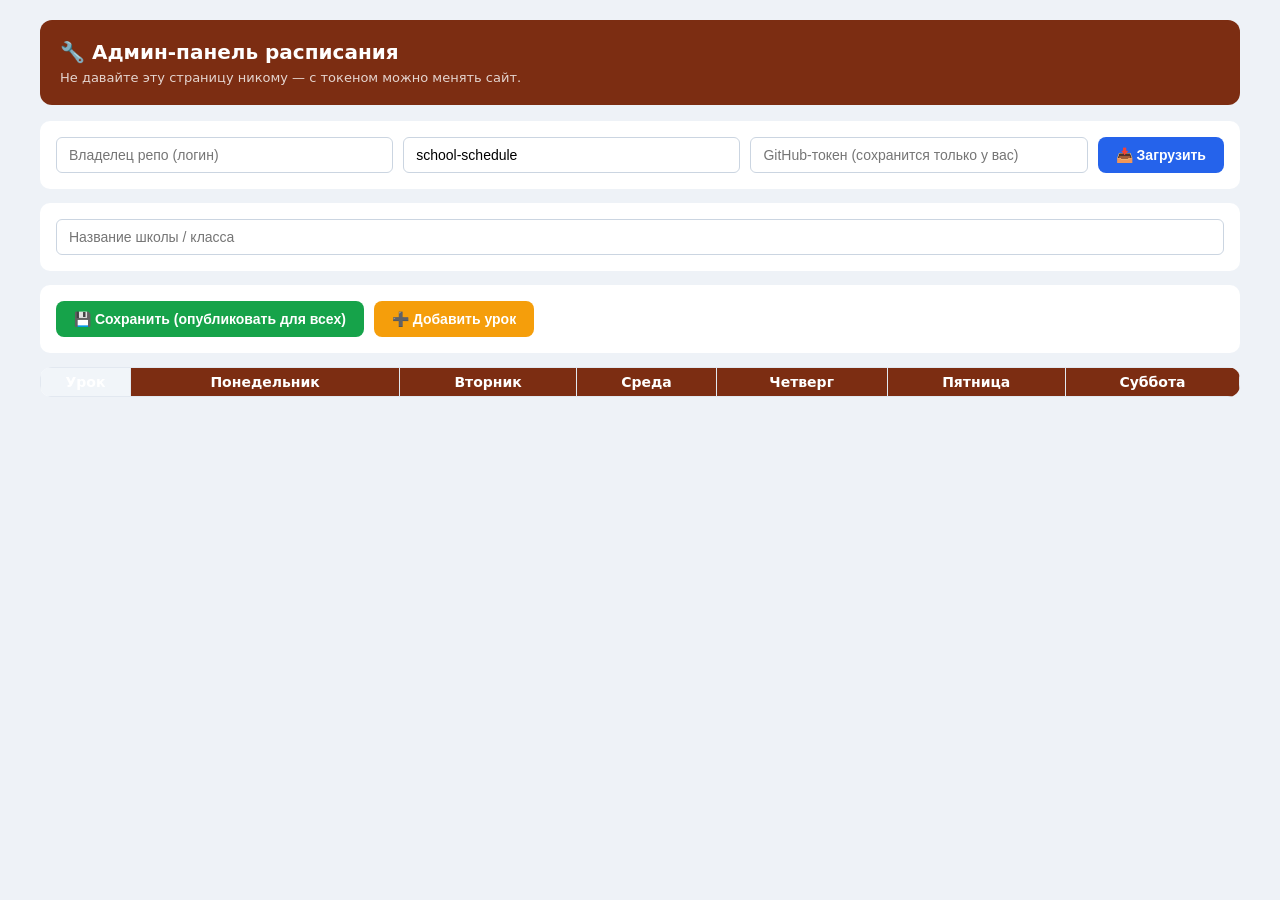
==== admin.html @ 686fb5ea "Add files via upload" ====
<!DOCTYPE html>
<html lang="ru">
<head>
<meta charset="UTF-8">
<meta name="viewport" content="width=device-width, initial-scale=1.0">
<title>Админ — Расписание</title>
<style>
  * { box-sizing: border-box; margin: 0; padding: 0; }
  body { font-family: system-ui, Arial, sans-serif; background: #eef2f7; padding: 20px; }
  .wrap { max-width: 1200px; margin: 0 auto; }
  header {
    background: #7c2d12; color: #fff; padding: 20px;
    border-radius: 12px; margin-bottom: 16px;
  }
  header h1 { font-size: 20px; }
  .panel {
    background: #fff; padding: 16px; border-radius: 10px;
    margin-bottom: 14px; display: flex; flex-wrap: wrap; gap: 10px;
  }
  .panel input[type=text], .panel input[type=password] {
    padding: 9px 12px; border: 1px solid #cbd5e1; border-radius: 6px;
    font-size: 14px; flex: 1; min-width: 200px;
  }
  button {
    padding: 10px 18px; border: none; border-radius: 8px;
    cursor: pointer; font-weight: 600; font-size: 14px;
  }
  .btn-load { background: #2563eb; color: #fff; }
  .btn-save { background: #16a34a; color: #fff; }
  .btn-add { background: #f59e0b; color: #fff; }
  .btn-del { background: #dc2626; color: #fff; }
  button:hover { opacity: 0.88; }
  table {
    width: 100%; border-collapse: collapse; background: #fff;
    border-radius: 12px; overflow: hidden;
  }
  th, td { border: 1px solid #e2e8f0; padding: 6px; text-align: center; font-size: 14px; }
  th { background: #7c2d12; color: #fff; }
  th.lesson-num, td.lesson-num { background: #f1f5f9; font-weight: 700; width: 90px; }
  td.cell { height: 50px; outline: none; cursor: text; }
  td.cell:focus { background: #dbeafe; box-shadow: inset 0 0 0 2px #2563eb; }
  .msg { padding: 10px 14px; border-radius: 8px; margin-bottom: 12px; font-size: 14px; display: none; }
  .msg.ok { background: #dcfce7; color: #166534; display: block; }
  .msg.err { background: #fee2e2; color: #991b1b; display: block; }
</style>
</head>
<body>
<div class="wrap">

  <header>
    <h1>🔧 Админ-панель расписания</h1>
    <p style="opacity:0.8;font-size:13px;margin-top:6px;">
      Не давайте эту страницу никому — с токеном можно менять сайт.
    </p>
  </header>

  <div class="panel">
    <input type="text" id="owner" placeholder="Владелец репо (логин)">
    <input type="text" id="repo" placeholder="Имя репозитория" value="school-schedule">
    <input type="password" id="token" placeholder="GitHub-токен (сохранится только у вас)">
    <button class="btn-load" onclick="load()">📥 Загрузить</button>
  </div>

  <div class="panel">
    <input type="text" id="schoolName" placeholder="Название школы / класса">
  </div>

  <div class="panel">
    <button class="btn-save" onclick="save()">💾 Сохранить (опубликовать для всех)</button>
    <button class="btn-add" onclick="addRow()">➕ Добавить урок</button>
  </div>

  <div id="msg" class="msg"></div>

  <table>
    <thead>
      <tr>
        <th class="lesson-num">Урок</th>
        <th>Понедельник</th>
        <th>Вторник</th>
        <th>Среда</th>
        <th>Четверг</th>
        <th>Пятница</th>
        <th>Суббота</th>
      </tr>
    </thead>
    <tbody id="tbody"></tbody>
  </table>

</div>

<script>
const DAYS = 6;
const LS_KEY = 'admin_creds_v1';

// Подставить сохранённые логин/репо/токен
window.addEventListener('DOMContentLoaded', () => {
  const c = JSON.parse(localStorage.getItem(LS_KEY) || '{}');
  document.getElementById('owner').value = c.owner || '';
  document.getElementById('repo').value = c.repo || 'school-schedule';
  document.getElementById('token').value = c.token || '';
});

function creds() {
  const owner = document.getElementById('owner').value.trim();
  const repo = document.getElementById('repo').value.trim();
  const token = document.getElementById('token').value.trim();
  if (!owner || !repo || !token) {
    showMsg('Заполните владельца, репозиторий и токен.', 'err');
    return null;
  }
  localStorage.setItem(LS_KEY, JSON.stringify({ owner, repo, token }));
  return { owner, repo, token };
}

function apiUrl(c) {
  return `https://api.github.com/repos/${c.owner}/${c.repo}/contents/data.json`;
}

function showMsg(text, type) {
  const m = document.getElementById('msg');
  m.textContent = text;
  m.className = 'msg ' + type;
  setTimeout(() => { m.className = 'msg'; }, 4000);
}

let sha = null;

async function load() {
  const c = creds();
  if (!c) return;

  try {
    const res = await fetch(apiUrl(c) + '?t=' + Date.now(), {
      headers: { 'Authorization': 'token ' + c.token, 'Accept': 'application/vnd.github+json' }
    });
    if (!res.ok) throw new Error('HTTP ' + res.status);
    const json = await res.json();

    const content = JSON.parse(
      decodeURIComponent(escape(atob(json.content.replace(/\n/g, ''))))
    );
    sha = json.sha;

    document.getElementById('schoolName').value = content.school || '';
    buildTable(content.grid.length || 7);
    const rows = document.querySelectorAll('#tbody tr');
    content.grid.forEach((row, r) => {
      row.forEach((val, d) => {
        const td = rows[r]?.querySelector(`td[data-day="${d}"]`);
        if (td) td.textContent = val;
      });
    });

    showMsg('Загружено из GitHub.', 'ok');
  } catch (e) {
    showMsg('Ошибка загрузки: ' + e.message, 'err');
  }
}

function buildTable(rows) {
  const tbody = document.getElementById('tbody');
  tbody.innerHTML = '';
  for (let r = 0; r < rows; r++) {
    const tr = document.createElement('tr');
    const th = document.createElement('td');
    th.className = 'lesson-num';
    th.textContent = (r + 1) + ' урок';
    tr.appendChild(th);
    for (let d = 0; d < DAYS; d++) {
      const td = document.createElement('td');
      td.className = 'cell';
      td.contentEditable = 'true';
      td.dataset.day = d;
      tr.appendChild(td);
    }
    tbody.appendChild(tr);
  }
}

function addRow() {
  const tbody = document.getElementById('tbody');
  const r = tbody.querySelectorAll('tr').length;
  const tr = document.createElement('tr');
  const th = document.createElement('td');
  th.className = 'lesson-num';
  th.textContent = (r + 1) + ' урок';
  tr.appendChild(th);
  for (let d = 0; d < DAYS; d++) {
    const td = document.createElement('td');
    td.className = 'cell';
    td.contentEditable = 'true';
    td.dataset.day = d;
    tr.appendChild(td);
  }
  tbody.appendChild(tr);
}

async function save() {
  const c = creds();
  if (!c) return;

  const grid = [];
  document.querySelectorAll('#tbody tr').forEach(tr => {
    const row = [];
    tr.querySelectorAll('td.cell').forEach(td => row.push(td.textContent.trim()));
    grid.push(row);
  });

  const payload = {
    school: document.getElementById('schoolName').value,
    grid
  };

  const body = {
    message: 'Обновление расписания ' + new Date().toISOString(),
    content: btoa(unescape(encodeURIComponent(JSON.stringify(payload, null, 2)))),
  };
  if (sha) body.sha = sha;

  try {
    const res = await fetch(apiUrl(c), {
      method: 'PUT',
      headers: {
        'Authorization': 'token ' + c.token,
        'Accept': 'application/vnd.github+json',
        'Content-Type': 'application/json'
      },
      body: JSON.stringify(body)
    });
    if (!res.ok) {
      const err = await res.text();
      throw new Error('HTTP ' + res.status + ': ' + err);
    }
    const json = await res.json();
    sha = json.content.sha;
    showMsg('Сохранено! Все увидят изменения через 1–2 минуты (обновите страницу).', 'ok');
  } catch (e) {
    showMsg('Ошибка сохранения: ' + e.message, 'err');
  }
}
</script>
</body>
</html>
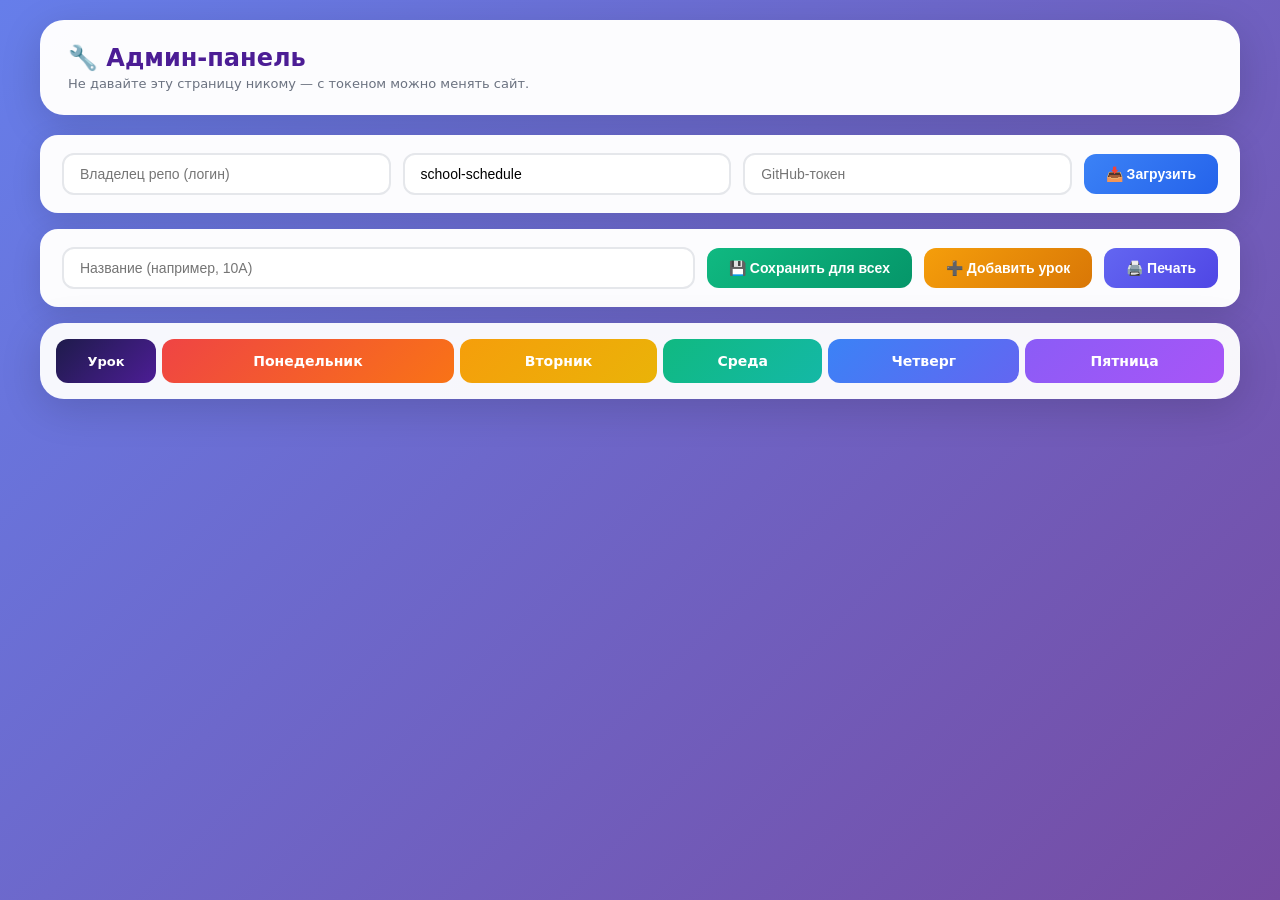
==== commit 7989284a: "Update admin.html" ====
--- a/admin.html
+++ b/admin.html
@@ -4,70 +4,30 @@
 <meta charset="UTF-8">
 <meta name="viewport" content="width=device-width, initial-scale=1.0">
 <title>Админ — Расписание</title>
-<style>
-  * { box-sizing: border-box; margin: 0; padding: 0; }
-  body { font-family: system-ui, Arial, sans-serif; background: #eef2f7; padding: 20px; }
-  .wrap { max-width: 1200px; margin: 0 auto; }
-  header {
-    background: #7c2d12; color: #fff; padding: 20px;
-    border-radius: 12px; margin-bottom: 16px;
-  }
-  header h1 { font-size: 20px; }
-  .panel {
-    background: #fff; padding: 16px; border-radius: 10px;
-    margin-bottom: 14px; display: flex; flex-wrap: wrap; gap: 10px;
-  }
-  .panel input[type=text], .panel input[type=password] {
-    padding: 9px 12px; border: 1px solid #cbd5e1; border-radius: 6px;
-    font-size: 14px; flex: 1; min-width: 200px;
-  }
-  button {
-    padding: 10px 18px; border: none; border-radius: 8px;
-    cursor: pointer; font-weight: 600; font-size: 14px;
-  }
-  .btn-load { background: #2563eb; color: #fff; }
-  .btn-save { background: #16a34a; color: #fff; }
-  .btn-add { background: #f59e0b; color: #fff; }
-  .btn-del { background: #dc2626; color: #fff; }
-  button:hover { opacity: 0.88; }
-  table {
-    width: 100%; border-collapse: collapse; background: #fff;
-    border-radius: 12px; overflow: hidden;
-  }
-  th, td { border: 1px solid #e2e8f0; padding: 6px; text-align: center; font-size: 14px; }
-  th { background: #7c2d12; color: #fff; }
-  th.lesson-num, td.lesson-num { background: #f1f5f9; font-weight: 700; width: 90px; }
-  td.cell { height: 50px; outline: none; cursor: text; }
-  td.cell:focus { background: #dbeafe; box-shadow: inset 0 0 0 2px #2563eb; }
-  .msg { padding: 10px 14px; border-radius: 8px; margin-bottom: 12px; font-size: 14px; display: none; }
-  .msg.ok { background: #dcfce7; color: #166534; display: block; }
-  .msg.err { background: #fee2e2; color: #991b1b; display: block; }
-</style>
+<link rel="stylesheet" href="style.css">
 </head>
 <body>
 <div class="wrap">
 
   <header>
-    <h1>🔧 Админ-панель расписания</h1>
-    <p style="opacity:0.8;font-size:13px;margin-top:6px;">
-      Не давайте эту страницу никому — с токеном можно менять сайт.
-    </p>
+    <div>
+      <h1>🔧 Админ-панель</h1>
+      <p>Не давайте эту страницу никому — с токеном можно менять сайт.</p>
+    </div>
   </header>
 
   <div class="panel">
     <input type="text" id="owner" placeholder="Владелец репо (логин)">
-    <input type="text" id="repo" placeholder="Имя репозитория" value="school-schedule">
-    <input type="password" id="token" placeholder="GitHub-токен (сохранится только у вас)">
-    <button class="btn-load" onclick="load()">📥 Загрузить</button>
+    <input type="text" id="repo"  placeholder="Имя репозитория" value="school-schedule">
+    <input type="password" id="token" placeholder="GitHub-токен">
+    <button class="btn btn-load" onclick="load()">📥 Загрузить</button>
   </div>
 
   <div class="panel">
-    <input type="text" id="schoolName" placeholder="Название школы / класса">
-  </div>
-
-  <div class="panel">
-    <button class="btn-save" onclick="save()">💾 Сохранить (опубликовать для всех)</button>
-    <button class="btn-add" onclick="addRow()">➕ Добавить урок</button>
+    <input type="text" id="schoolName" placeholder="Название (например, 10А)">
+    <button class="btn btn-save"  onclick="save()">💾 Сохранить для всех</button>
+    <button class="btn btn-add"   onclick="addRow()">➕ Добавить урок</button>
+    <button class="btn btn-print" onclick="window.print()">🖨️ Печать</button>
   </div>
 
   <div id="msg" class="msg"></div>
@@ -76,12 +36,11 @@
     <thead>
       <tr>
         <th class="lesson-num">Урок</th>
-        <th>Понедельник</th>
-        <th>Вторник</th>
-        <th>Среда</th>
-        <th>Четверг</th>
-        <th>Пятница</th>
-        <th>Суббота</th>
+        <th class="day-header" data-day="0">Понедельник</th>
+        <th class="day-header" data-day="1">Вторник</th>
+        <th class="day-header" data-day="2">Среда</th>
+        <th class="day-header" data-day="3">Четверг</th>
+        <th class="day-header" data-day="4">Пятница</th>
       </tr>
     </thead>
     <tbody id="tbody"></tbody>
@@ -90,20 +49,21 @@
 </div>
 
 <script>
-const DAYS = 6;
+const DAYS = 5;
 const LS_KEY = 'admin_creds_v1';
-
-// Подставить сохранённые логин/репо/токен
+let sha = null;
+let currentClass = '10А';
+
 window.addEventListener('DOMContentLoaded', () => {
   const c = JSON.parse(localStorage.getItem(LS_KEY) || '{}');
   document.getElementById('owner').value = c.owner || '';
-  document.getElementById('repo').value = c.repo || 'school-schedule';
+  document.getElementById('repo').value  = c.repo  || 'school-schedule';
   document.getElementById('token').value = c.token || '';
 });
 
 function creds() {
   const owner = document.getElementById('owner').value.trim();
-  const repo = document.getElementById('repo').value.trim();
+  const repo  = document.getElementById('repo').value.trim();
   const token = document.getElementById('token').value.trim();
   if (!owner || !repo || !token) {
     showMsg('Заполните владельца, репозиторий и токен.', 'err');
@@ -121,47 +81,51 @@
   const m = document.getElementById('msg');
   m.textContent = text;
   m.className = 'msg ' + type;
-  setTimeout(() => { m.className = 'msg'; }, 4000);
-}
-
-let sha = null;
+  setTimeout(() => { m.className = 'msg'; }, 5000);
+}
 
 async function load() {
   const c = creds();
   if (!c) return;
-
   try {
     const res = await fetch(apiUrl(c) + '?t=' + Date.now(), {
       headers: { 'Authorization': 'token ' + c.token, 'Accept': 'application/vnd.github+json' }
     });
     if (!res.ok) throw new Error('HTTP ' + res.status);
     const json = await res.json();
-
     const content = JSON.parse(
       decodeURIComponent(escape(atob(json.content.replace(/\n/g, ''))))
     );
     sha = json.sha;
-
-    document.getElementById('schoolName').value = content.school || '';
-    buildTable(content.grid.length || 7);
-    const rows = document.querySelectorAll('#tbody tr');
-    content.grid.forEach((row, r) => {
-      row.forEach((val, d) => {
-        const td = rows[r]?.querySelector(`td[data-day="${d}"]`);
-        if (td) td.textContent = val;
-      });
-    });
-
+    renderClassPicker(content);
     showMsg('Загружено из GitHub.', 'ok');
   } catch (e) {
-    showMsg('Ошибка загрузки: ' + e.message, 'err');
-  }
-}
-
-function buildTable(rows) {
+    showMsg('Ошибка: ' + e.message, 'err');
+  }
+}
+
+function renderClassPicker(data) {
+  const panel = document.createElement('div');
+  panel.className = 'panel';
+  panel.innerHTML = '<strong>Выберите класс:</strong>';
+  Object.keys(data.classes).forEach(cls => {
+    const btn = document.createElement('button');
+    btn.className = 'btn btn-load';
+    btn.textContent = cls;
+    btn.onclick = () => {
+      currentClass = cls;
+      document.getElementById('schoolName').value = cls;
+      buildTable(data.classes[cls].grid);
+    };
+    panel.appendChild(btn);
+  });
+  document.querySelectorAll('.panel')[1].after(panel);
+}
+
+function buildTable(grid) {
   const tbody = document.getElementById('tbody');
   tbody.innerHTML = '';
-  for (let r = 0; r < rows; r++) {
+  grid.forEach((row, r) => {
     const tr = document.createElement('tr');
     const th = document.createElement('td');
     th.className = 'lesson-num';
@@ -172,10 +136,11 @@
       td.className = 'cell';
       td.contentEditable = 'true';
       td.dataset.day = d;
+      td.textContent = row[d] || '';
       tr.appendChild(td);
     }
     tbody.appendChild(tr);
-  }
+  });
 }
 
 function addRow() {
@@ -207,16 +172,27 @@
     grid.push(row);
   });
 
-  const payload = {
-    school: document.getElementById('schoolName').value,
-    grid
+  // Получаем текущие данные, обновляем нужный класс
+  let full;
+  try {
+    const res = await fetch(apiUrl(c) + '?t=' + Date.now(), {
+      headers: { 'Authorization': 'token ' + c.token, 'Accept': 'application/vnd.github+json' }
+    });
+    const json = await res.json();
+    full = JSON.parse(decodeURIComponent(escape(atob(json.content.replace(/\n/g, '')))));
+    sha = json.sha;
+  } catch (e) {
+    showMsg('Не удалось прочитать data.json', 'err');
+    return;
+  }
+
+  full.classes[currentClass] = { grid };
+
+  const body = {
+    message: 'Обновление ' + currentClass + ' ' + new Date().toISOString(),
+    content: btoa(unescape(encodeURIComponent(JSON.stringify(full, null, 2)))),
+    sha
   };
-
-  const body = {
-    message: 'Обновление расписания ' + new Date().toISOString(),
-    content: btoa(unescape(encodeURIComponent(JSON.stringify(payload, null, 2)))),
-  };
-  if (sha) body.sha = sha;
 
   try {
     const res = await fetch(apiUrl(c), {
@@ -228,13 +204,10 @@
       },
       body: JSON.stringify(body)
     });
-    if (!res.ok) {
-      const err = await res.text();
-      throw new Error('HTTP ' + res.status + ': ' + err);
-    }
+    if (!res.ok) throw new Error('HTTP ' + res.status);
     const json = await res.json();
     sha = json.content.sha;
-    showMsg('Сохранено! Все увидят изменения через 1–2 минуты (обновите страницу).', 'ok');
+    showMsg('Сохранено! Все увидят через 1–2 минуты.', 'ok');
   } catch (e) {
     showMsg('Ошибка сохранения: ' + e.message, 'err');
   }
--- a/style.css
+++ b/style.css
@@ -0,0 +1,221 @@
+* { box-sizing: border-box; margin: 0; padding: 0; }
+
+body {
+  font-family: system-ui, 'Segoe UI', Arial, sans-serif;
+  background: linear-gradient(135deg, #667eea 0%, #764ba2 100%);
+  min-height: 100vh;
+  padding: 20px;
+  color: #1a1a1a;
+}
+
+.wrap { max-width: 1200px; margin: 0 auto; }
+
+header {
+  background: rgba(255,255,255,0.98);
+  padding: 24px 28px;
+  border-radius: 24px;
+  margin-bottom: 20px;
+  box-shadow: 0 10px 40px rgba(0,0,0,0.15);
+  display: flex;
+  flex-wrap: wrap;
+  justify-content: space-between;
+  align-items: center;
+  gap: 14px;
+}
+
+header h1 {
+  font-size: 24px;
+  color: #4c1d95;
+  font-weight: 800;
+}
+
+header p {
+  font-size: 13px;
+  color: #6b7280;
+  margin-top: 4px;
+}
+
+/* Вкладки классов */
+.tabs {
+  display: flex;
+  flex-wrap: wrap;
+  gap: 10px;
+  margin-bottom: 20px;
+  background: rgba(255,255,255,0.15);
+  padding: 10px;
+  border-radius: 18px;
+  backdrop-filter: blur(10px);
+}
+
+.tab {
+  padding: 12px 24px;
+  background: rgba(255,255,255,0.85);
+  border: none;
+  border-radius: 14px;
+  cursor: pointer;
+  font-size: 15px;
+  font-weight: 700;
+  color: #4c1d95;
+  transition: all 0.2s;
+}
+
+.tab:hover { background: #fff; transform: translateY(-2px); }
+
+.tab.active {
+  background: linear-gradient(135deg, #8b5cf6, #6366f1);
+  color: #fff;
+  box-shadow: 0 6px 20px rgba(139,92,246,0.5);
+}
+
+/* Таблица */
+table {
+  width: 100%;
+  border-collapse: separate;
+  border-spacing: 6px;
+  background: rgba(255,255,255,0.95);
+  border-radius: 24px;
+  overflow: hidden;
+  box-shadow: 0 10px 40px rgba(0,0,0,0.15);
+  padding: 10px;
+}
+
+th, td {
+  border: none;
+  padding: 12px 10px;
+  text-align: center;
+  font-size: 14px;
+  border-radius: 12px;
+}
+
+/* Заголовки дней — разные цвета */
+th.day-header {
+  color: #fff;
+  font-weight: 700;
+  font-size: 14px;
+  padding: 14px 10px;
+}
+
+th.day-header[data-day="0"] { background: linear-gradient(135deg, #ef4444, #f97316); }
+th.day-header[data-day="1"] { background: linear-gradient(135deg, #f59e0b, #eab308); }
+th.day-header[data-day="2"] { background: linear-gradient(135deg, #10b981, #14b8a6); }
+th.day-header[data-day="3"] { background: linear-gradient(135deg, #3b82f6, #6366f1); }
+th.day-header[data-day="4"] { background: linear-gradient(135deg, #8b5cf6, #a855f7); }
+
+th.lesson-num {
+  background: linear-gradient(135deg, #1e1b4b, #4c1d95);
+  color: #fff;
+  font-weight: 800;
+  width: 100px;
+  font-size: 13px;
+}
+
+td {
+  background: #f8fafc;
+  min-height: 50px;
+  height: 56px;
+  font-weight: 500;
+}
+
+td.cell:hover {
+  background: #ede9fe;
+}
+
+td:empty::before {
+  content: "—";
+  color: #cbd5e1;
+}
+
+/* Разделение дней отступами */
+td[data-day="0"], th.day-header[data-day="0"] { margin-right: 4px; }
+
+/* Статус загрузки */
+.status {
+  text-align: center;
+  color: rgba(255,255,255,0.9);
+  font-size: 13px;
+  margin-top: 16px;
+  padding: 10px;
+}
+
+/* Админ-панель */
+.panel {
+  background: rgba(255,255,255,0.98);
+  padding: 18px 22px;
+  border-radius: 18px;
+  margin-bottom: 16px;
+  display: flex;
+  flex-wrap: wrap;
+  gap: 12px;
+  align-items: center;
+  box-shadow: 0 8px 30px rgba(0,0,0,0.12);
+}
+
+.panel input[type="text"],
+.panel input[type="password"] {
+  padding: 11px 16px;
+  border: 2px solid #e5e7eb;
+  border-radius: 12px;
+  font-size: 14px;
+  flex: 1;
+  min-width: 180px;
+  outline: none;
+  transition: border 0.2s;
+}
+
+.panel input:focus { border-color: #8b5cf6; }
+
+button.btn {
+  padding: 12px 22px;
+  border: none;
+  border-radius: 12px;
+  cursor: pointer;
+  font-weight: 700;
+  font-size: 14px;
+  transition: all 0.2s;
+  color: #fff;
+}
+
+button.btn:hover { transform: translateY(-2px); box-shadow: 0 6px 20px rgba(0,0,0,0.2); }
+
+.btn-save  { background: linear-gradient(135deg, #10b981, #059669); }
+.btn-load  { background: linear-gradient(135deg, #3b82f6, #2563eb); }
+.btn-print { background: linear-gradient(135deg, #6366f1, #4f46e5); }
+.btn-add   { background: linear-gradient(135deg, #f59e0b, #d97706); }
+.btn-clear { background: linear-gradient(135deg, #ef4444, #dc2626); }
+
+td.cell[contenteditable="true"] {
+  cursor: text;
+  outline: none;
+}
+
+td.cell[contenteditable="true"]:focus {
+  background: #ddd6fe;
+  box-shadow: inset 0 0 0 2px #8b5cf6;
+}
+
+.msg {
+  padding: 12px 18px;
+  border-radius: 12px;
+  margin-bottom: 14px;
+  font-size: 14px;
+  display: none;
+  font-weight: 600;
+}
+
+.msg.ok  { background: #d1fae5; color: #065f46; display: block; }
+.msg.err { background: #fee2e2; color: #991b1b; display: block; }
+
+@media (max-width: 700px) {
+  th, td { font-size: 11px; padding: 6px 4px; }
+  td { height: 44px; }
+  th.lesson-num { width: 70px; font-size: 11px; }
+  header h1 { font-size: 18px; }
+  .tab { padding: 9px 16px; font-size: 13px; }
+}
+
+@media print {
+  body { background: #fff; padding: 0; }
+  .tabs, .panel, .status, button { display: none !important; }
+  header { box-shadow: none; border-bottom: 2px solid #000; border-radius: 0; }
+  table { box-shadow: none; }
+}
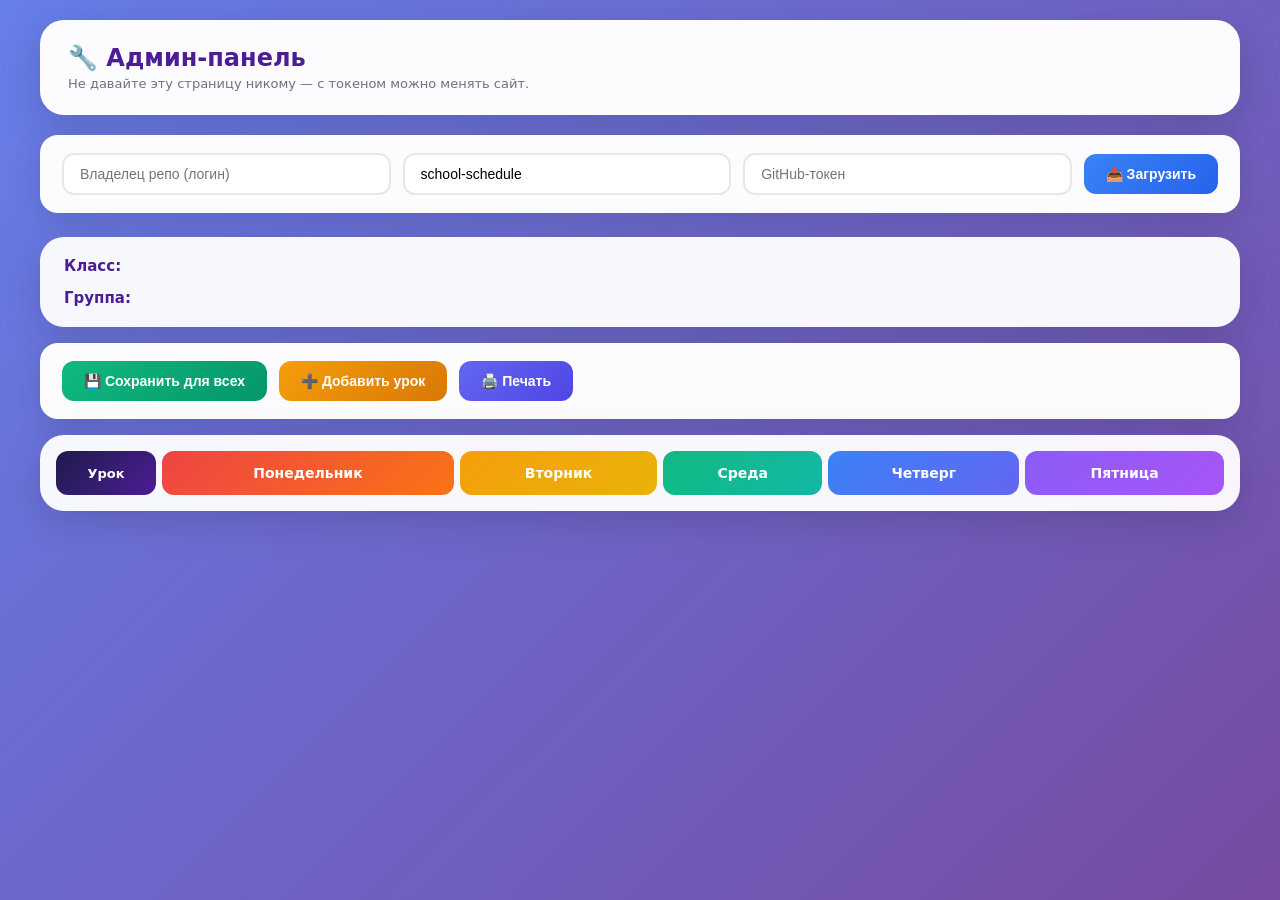
==== commit cc22dfb9: "Update admin.html" ====
--- a/admin.html
+++ b/admin.html
@@ -23,8 +23,18 @@
     <button class="btn btn-load" onclick="load()">📥 Загрузить</button>
   </div>
 
-  <div class="panel">
-    <input type="text" id="schoolName" placeholder="Название (например, 10А)">
+  <div class="picker">
+    <div class="picker-row">
+      <span class="picker-label">Класс:</span>
+      <div class="picker-btns" id="classBtns"></div>
+    </div>
+    <div class="picker-row">
+      <span class="picker-label">Группа:</span>
+      <div class="picker-btns" id="groupBtns"></div>
+    </div>
+  </div>
+
+  <div class="panel" style="margin-top:16px;">
     <button class="btn btn-save"  onclick="save()">💾 Сохранить для всех</button>
     <button class="btn btn-add"   onclick="addRow()">➕ Добавить урок</button>
     <button class="btn btn-print" onclick="window.print()">🖨️ Печать</button>
@@ -52,7 +62,9 @@
 const DAYS = 5;
 const LS_KEY = 'admin_creds_v1';
 let sha = null;
-let currentClass = '10А';
+let DATA = null;
+let CURRENT_CLASS = '10А';
+let CURRENT_GROUP = '1';
 
 window.addEventListener('DOMContentLoaded', () => {
   const c = JSON.parse(localStorage.getItem(LS_KEY) || '{}');
@@ -93,33 +105,49 @@
     });
     if (!res.ok) throw new Error('HTTP ' + res.status);
     const json = await res.json();
-    const content = JSON.parse(
+    DATA = JSON.parse(
       decodeURIComponent(escape(atob(json.content.replace(/\n/g, ''))))
     );
     sha = json.sha;
-    renderClassPicker(content);
+    renderClassBtns();
+    renderGroupBtns();
+    buildTable(DATA.classes[CURRENT_CLASS][CURRENT_GROUP]);
     showMsg('Загружено из GitHub.', 'ok');
   } catch (e) {
     showMsg('Ошибка: ' + e.message, 'err');
   }
 }
 
-function renderClassPicker(data) {
-  const panel = document.createElement('div');
-  panel.className = 'panel';
-  panel.innerHTML = '<strong>Выберите класс:</strong>';
-  Object.keys(data.classes).forEach(cls => {
-    const btn = document.createElement('button');
-    btn.className = 'btn btn-load';
-    btn.textContent = cls;
-    btn.onclick = () => {
-      currentClass = cls;
-      document.getElementById('schoolName').value = cls;
-      buildTable(data.classes[cls].grid);
+function renderClassBtns() {
+  const box = document.getElementById('classBtns');
+  box.innerHTML = '';
+  Object.keys(DATA.classes).forEach(cls => {
+    const b = document.createElement('button');
+    b.className = 'pick-btn' + (cls === CURRENT_CLASS ? ' active' : '');
+    b.textContent = cls;
+    b.onclick = () => {
+      CURRENT_CLASS = cls;
+      renderClassBtns();
+      buildTable(DATA.classes[CURRENT_CLASS][CURRENT_GROUP]);
     };
-    panel.appendChild(btn);
-  });
-  document.querySelectorAll('.panel')[1].after(panel);
+    box.appendChild(b);
+  });
+}
+
+function renderGroupBtns() {
+  const box = document.getElementById('groupBtns');
+  box.innerHTML = '';
+  ['1', '2'].forEach(g => {
+    const b = document.createElement('button');
+    b.className = 'pick-btn' + (g === CURRENT_GROUP ? ' active' : '');
+    b.textContent = 'Группа ' + g;
+    b.onclick = () => {
+      CURRENT_GROUP = g;
+      renderGroupBtns();
+      buildTable(DATA.classes[CURRENT_CLASS][CURRENT_GROUP]);
+    };
+    box.appendChild(b);
+  });
 }
 
 function buildTable(grid) {
@@ -172,25 +200,16 @@
     grid.push(row);
   });
 
-  // Получаем текущие данные, обновляем нужный класс
-  let full;
-  try {
-    const res = await fetch(apiUrl(c) + '?t=' + Date.now(), {
-      headers: { 'Authorization': 'token ' + c.token, 'Accept': 'application/vnd.github+json' }
-    });
-    const json = await res.json();
-    full = JSON.parse(decodeURIComponent(escape(atob(json.content.replace(/\n/g, '')))));
-    sha = json.sha;
-  } catch (e) {
-    showMsg('Не удалось прочитать data.json', 'err');
+  if (!DATA) {
+    showMsg('Сначала нажмите «Загрузить».', 'err');
     return;
   }
 
-  full.classes[currentClass] = { grid };
+  DATA.classes[CURRENT_CLASS][CURRENT_GROUP] = grid;
 
   const body = {
-    message: 'Обновление ' + currentClass + ' ' + new Date().toISOString(),
-    content: btoa(unescape(encodeURIComponent(JSON.stringify(full, null, 2)))),
+    message: 'Обновление ' + CURRENT_CLASS + ' гр.' + CURRENT_GROUP + ' ' + new Date().toISOString(),
+    content: btoa(unescape(encodeURIComponent(JSON.stringify(DATA, null, 2)))),
     sha
   };
 
--- a/style.css
+++ b/style.css
@@ -219,3 +219,59 @@
   header { box-shadow: none; border-bottom: 2px solid #000; border-radius: 0; }
   table { box-shadow: none; }
 }
+/* Панель выбора класса и группы (снизу) */
+.picker {
+  margin-top: 24px;
+  background: rgba(255,255,255,0.95);
+  border-radius: 24px;
+  padding: 20px 24px;
+  box-shadow: 0 10px 40px rgba(0,0,0,0.15);
+  display: flex;
+  flex-direction: column;
+  gap: 14px;
+}
+
+.picker-row {
+  display: flex;
+  flex-wrap: wrap;
+  align-items: center;
+  gap: 12px;
+}
+
+.picker-label {
+  font-weight: 800;
+  color: #4c1d95;
+  font-size: 15px;
+  min-width: 70px;
+}
+
+.picker-btns {
+  display: flex;
+  flex-wrap: wrap;
+  gap: 8px;
+}
+
+.pick-btn {
+  padding: 10px 22px;
+  border: 2px solid #ddd6fe;
+  background: #fff;
+  border-radius: 14px;
+  cursor: pointer;
+  font-size: 14px;
+  font-weight: 700;
+  color: #4c1d95;
+  transition: all 0.2s;
+}
+
+.pick-btn:hover {
+  background: #f5f3ff;
+  transform: translateY(-2px);
+  border-color: #8b5cf6;
+}
+
+.pick-btn.active {
+  background: linear-gradient(135deg, #8b5cf6, #6366f1);
+  color: #fff;
+  border-color: transparent;
+  box-shadow: 0 6px 20px rgba(139,92,246,0.5);
+}
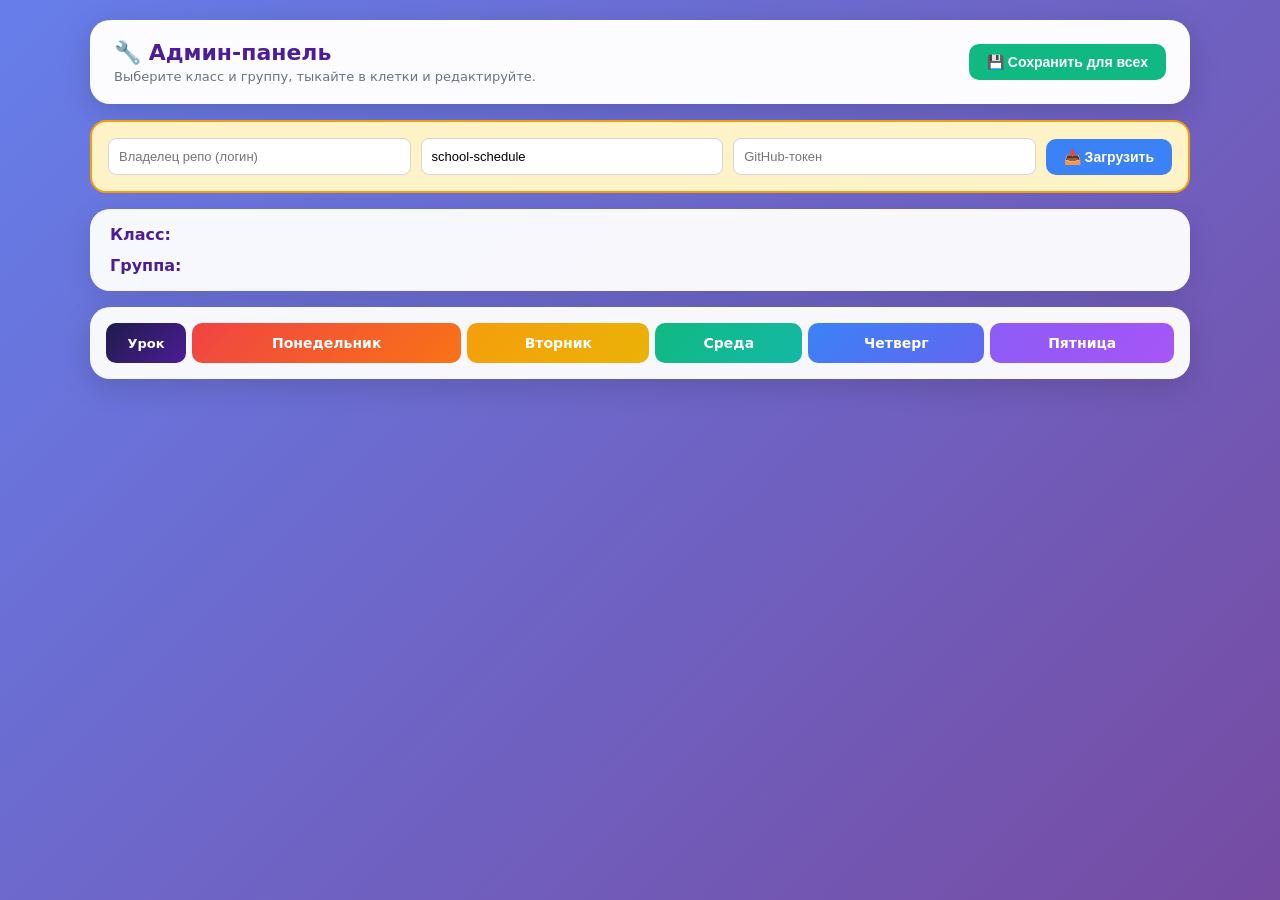
==== commit 69cde105: "Update admin.html" ====
--- a/admin.html
+++ b/admin.html
@@ -12,35 +12,30 @@
   <header>
     <div>
       <h1>🔧 Админ-панель</h1>
-      <p>Не давайте эту страницу никому — с токеном можно менять сайт.</p>
+      <p>Выберите класс и группу, тыкайте в клетки и редактируйте.</p>
     </div>
+    <button class="btn btn-save" onclick="save()">💾 Сохранить для всех</button>
   </header>
 
-  <div class="panel">
-    <input type="text" id="owner" placeholder="Владелец репо (логин)">
-    <input type="text" id="repo"  placeholder="Имя репозитория" value="school-schedule">
-    <input type="password" id="token" placeholder="GitHub-токен">
+  <div class="admin-panel">
+    <input type="text" id="owner" placeholder="Владелец репо (логин)" style="flex:1;">
+    <input type="text" id="repo"  placeholder="Репозиторий" value="school-schedule" style="flex:1;">
+    <input type="password" id="token" placeholder="GitHub-токен" style="flex:1;">
     <button class="btn btn-load" onclick="load()">📥 Загрузить</button>
   </div>
 
-  <div class="picker">
-    <div class="picker-row">
-      <span class="picker-label">Класс:</span>
-      <div class="picker-btns" id="classBtns"></div>
+  <div id="msg" class="msg"></div>
+
+  <div class="controls">
+    <div class="control-row">
+      <span class="control-label">Класс:</span>
+      <div class="btn-group" id="class-btns"></div>
     </div>
-    <div class="picker-row">
-      <span class="picker-label">Группа:</span>
-      <div class="picker-btns" id="groupBtns"></div>
+    <div class="control-row">
+      <span class="control-label">Группа:</span>
+      <div class="btn-group" id="group-btns"></div>
     </div>
   </div>
-
-  <div class="panel" style="margin-top:16px;">
-    <button class="btn btn-save"  onclick="save()">💾 Сохранить для всех</button>
-    <button class="btn btn-add"   onclick="addRow()">➕ Добавить урок</button>
-    <button class="btn btn-print" onclick="window.print()">🖨️ Печать</button>
-  </div>
-
-  <div id="msg" class="msg"></div>
 
   <table>
     <thead>
@@ -60,11 +55,11 @@
 
 <script>
 const DAYS = 5;
-const LS_KEY = 'admin_creds_v1';
-let sha = null;
+const LS_KEY = 'admin_creds_v3';
 let DATA = null;
 let CURRENT_CLASS = '10А';
-let CURRENT_GROUP = '1';
+let CURRENT_GROUP = 'Группа 1';
+let sha = null;
 
 window.addEventListener('DOMContentLoaded', () => {
   const c = JSON.parse(localStorage.getItem(LS_KEY) || '{}');
@@ -78,7 +73,7 @@
   const repo  = document.getElementById('repo').value.trim();
   const token = document.getElementById('token').value.trim();
   if (!owner || !repo || !token) {
-    showMsg('Заполните владельца, репозиторий и токен.', 'err');
+    showMsg('Заполните все поля', 'err');
     return null;
   }
   localStorage.setItem(LS_KEY, JSON.stringify({ owner, repo, token }));
@@ -93,7 +88,7 @@
   const m = document.getElementById('msg');
   m.textContent = text;
   m.className = 'msg ' + type;
-  setTimeout(() => { m.className = 'msg'; }, 5000);
+  setTimeout(() => { m.className = 'msg'; }, 4000);
 }
 
 async function load() {
@@ -105,112 +100,82 @@
     });
     if (!res.ok) throw new Error('HTTP ' + res.status);
     const json = await res.json();
-    DATA = JSON.parse(
-      decodeURIComponent(escape(atob(json.content.replace(/\n/g, ''))))
-    );
+    DATA = JSON.parse(decodeURIComponent(escape(atob(json.content.replace(/\n/g, '')))));
     sha = json.sha;
-    renderClassBtns();
-    renderGroupBtns();
-    buildTable(DATA.classes[CURRENT_CLASS][CURRENT_GROUP]);
+    renderButtons();
+    renderTable();
     showMsg('Загружено из GitHub.', 'ok');
   } catch (e) {
     showMsg('Ошибка: ' + e.message, 'err');
   }
 }
 
-function renderClassBtns() {
-  const box = document.getElementById('classBtns');
-  box.innerHTML = '';
-  Object.keys(DATA.classes).forEach(cls => {
-    const b = document.createElement('button');
-    b.className = 'pick-btn' + (cls === CURRENT_CLASS ? ' active' : '');
-    b.textContent = cls;
-    b.onclick = () => {
+function renderButtons() {
+  if(!DATA) return;
+  const classBtns = document.getElementById('class-btns');
+  const groupBtns = document.getElementById('group-btns');
+  classBtns.innerHTML = '';
+  groupBtns.innerHTML = '';
+
+  Object.keys(DATA).forEach(cls => {
+    const btn = document.createElement('button');
+    btn.className = 'ctrl-btn' + (cls === CURRENT_CLASS ? ' active' : '');
+    btn.textContent = cls;
+    btn.onclick = () => {
       CURRENT_CLASS = cls;
-      renderClassBtns();
-      buildTable(DATA.classes[CURRENT_CLASS][CURRENT_GROUP]);
+      renderButtons();
+      renderTable();
     };
-    box.appendChild(b);
+    classBtns.appendChild(btn);
   });
-}
-
-function renderGroupBtns() {
-  const box = document.getElementById('groupBtns');
-  box.innerHTML = '';
-  ['1', '2'].forEach(g => {
-    const b = document.createElement('button');
-    b.className = 'pick-btn' + (g === CURRENT_GROUP ? ' active' : '');
-    b.textContent = 'Группа ' + g;
-    b.onclick = () => {
-      CURRENT_GROUP = g;
-      renderGroupBtns();
-      buildTable(DATA.classes[CURRENT_CLASS][CURRENT_GROUP]);
+
+  Object.keys(DATA[CURRENT_CLASS]).forEach(grp => {
+    const btn = document.createElement('button');
+    btn.className = 'ctrl-btn' + (grp === CURRENT_GROUP ? ' active' : '');
+    btn.textContent = grp;
+    btn.onclick = () => {
+      CURRENT_GROUP = grp;
+      renderButtons();
+      renderTable();
     };
-    box.appendChild(b);
+    groupBtns.appendChild(btn);
   });
 }
 
-function buildTable(grid) {
+function renderTable() {
   const tbody = document.getElementById('tbody');
   tbody.innerHTML = '';
+  const grid = DATA[CURRENT_CLASS][CURRENT_GROUP].grid;
+
   grid.forEach((row, r) => {
     const tr = document.createElement('tr');
     const th = document.createElement('td');
     th.className = 'lesson-num';
     th.textContent = (r + 1) + ' урок';
     tr.appendChild(th);
+
     for (let d = 0; d < DAYS; d++) {
       const td = document.createElement('td');
       td.className = 'cell';
       td.contentEditable = 'true';
-      td.dataset.day = d;
       td.textContent = row[d] || '';
+      td.addEventListener('input', () => {
+        DATA[CURRENT_CLASS][CURRENT_GROUP].grid[r][d] = td.textContent.trim();
+      });
       tr.appendChild(td);
     }
     tbody.appendChild(tr);
   });
 }
 
-function addRow() {
-  const tbody = document.getElementById('tbody');
-  const r = tbody.querySelectorAll('tr').length;
-  const tr = document.createElement('tr');
-  const th = document.createElement('td');
-  th.className = 'lesson-num';
-  th.textContent = (r + 1) + ' урок';
-  tr.appendChild(th);
-  for (let d = 0; d < DAYS; d++) {
-    const td = document.createElement('td');
-    td.className = 'cell';
-    td.contentEditable = 'true';
-    td.dataset.day = d;
-    tr.appendChild(td);
-  }
-  tbody.appendChild(tr);
-}
-
 async function save() {
   const c = creds();
-  if (!c) return;
-
-  const grid = [];
-  document.querySelectorAll('#tbody tr').forEach(tr => {
-    const row = [];
-    tr.querySelectorAll('td.cell').forEach(td => row.push(td.textContent.trim()));
-    grid.push(row);
-  });
-
-  if (!DATA) {
-    showMsg('Сначала нажмите «Загрузить».', 'err');
-    return;
-  }
-
-  DATA.classes[CURRENT_CLASS][CURRENT_GROUP] = grid;
+  if (!c || !DATA) return;
 
   const body = {
-    message: 'Обновление ' + CURRENT_CLASS + ' гр.' + CURRENT_GROUP + ' ' + new Date().toISOString(),
+    message: 'Обновление расписания ' + new Date().toISOString(),
     content: btoa(unescape(encodeURIComponent(JSON.stringify(DATA, null, 2)))),
-    sha
+    sha: sha
   };
 
   try {
@@ -226,7 +191,7 @@
     if (!res.ok) throw new Error('HTTP ' + res.status);
     const json = await res.json();
     sha = json.content.sha;
-    showMsg('Сохранено! Все увидят через 1–2 минуты.', 'ok');
+    showMsg('Сохранено! Подождите 1-2 минуты.', 'ok');
   } catch (e) {
     showMsg('Ошибка сохранения: ' + e.message, 'err');
   }
--- a/style.css
+++ b/style.css
@@ -8,14 +8,14 @@
   color: #1a1a1a;
 }
 
-.wrap { max-width: 1200px; margin: 0 auto; }
+.wrap { max-width: 1100px; margin: 0 auto; }
 
 header {
   background: rgba(255,255,255,0.98);
-  padding: 24px 28px;
-  border-radius: 24px;
-  margin-bottom: 20px;
-  box-shadow: 0 10px 40px rgba(0,0,0,0.15);
+  padding: 20px 24px;
+  border-radius: 20px;
+  margin-bottom: 16px;
+  box-shadow: 0 8px 30px rgba(0,0,0,0.15);
   display: flex;
   flex-wrap: wrap;
   justify-content: space-between;
@@ -23,48 +23,58 @@
   gap: 14px;
 }
 
-header h1 {
-  font-size: 24px;
-  color: #4c1d95;
-  font-weight: 800;
+header h1 { font-size: 22px; color: #4c1d95; font-weight: 800; }
+header p { font-size: 13px; color: #6b7280; margin-top: 4px; }
+
+/* Панель управления (выбор класса и группы) */
+.controls {
+  background: rgba(255,255,255,0.95);
+  padding: 16px 20px;
+  border-radius: 20px;
+  margin-bottom: 16px;
+  box-shadow: 0 8px 30px rgba(0,0,0,0.1);
+  display: flex;
+  flex-direction: column;
+  gap: 12px;
 }
 
-header p {
-  font-size: 13px;
-  color: #6b7280;
-  margin-top: 4px;
+.control-row {
+  display: flex;
+  align-items: center;
+  gap: 10px;
+  flex-wrap: wrap;
 }
 
-/* Вкладки классов */
-.tabs {
-  display: flex;
-  flex-wrap: wrap;
-  gap: 10px;
-  margin-bottom: 20px;
-  background: rgba(255,255,255,0.15);
-  padding: 10px;
-  border-radius: 18px;
-  backdrop-filter: blur(10px);
+.control-label {
+  font-weight: 700;
+  color: #4c1d95;
+  min-width: 70px;
 }
 
-.tab {
-  padding: 12px 24px;
-  background: rgba(255,255,255,0.85);
-  border: none;
-  border-radius: 14px;
+.btn-group {
+  display: flex;
+  gap: 8px;
+  flex-wrap: wrap;
+}
+
+.ctrl-btn {
+  padding: 8px 16px;
+  background: #f1f5f9;
+  border: 2px solid transparent;
+  border-radius: 10px;
   cursor: pointer;
-  font-size: 15px;
   font-weight: 700;
-  color: #4c1d95;
+  font-size: 14px;
+  color: #475569;
   transition: all 0.2s;
 }
 
-.tab:hover { background: #fff; transform: translateY(-2px); }
+.ctrl-btn:hover { background: #e2e8f0; }
 
-.tab.active {
+.ctrl-btn.active {
   background: linear-gradient(135deg, #8b5cf6, #6366f1);
   color: #fff;
-  box-shadow: 0 6px 20px rgba(139,92,246,0.5);
+  box-shadow: 0 4px 12px rgba(139,92,246,0.4);
 }
 
 /* Таблица */
@@ -73,26 +83,24 @@
   border-collapse: separate;
   border-spacing: 6px;
   background: rgba(255,255,255,0.95);
-  border-radius: 24px;
-  overflow: hidden;
-  box-shadow: 0 10px 40px rgba(0,0,0,0.15);
+  border-radius: 20px;
+  box-shadow: 0 8px 30px rgba(0,0,0,0.15);
   padding: 10px;
 }
 
 th, td {
   border: none;
-  padding: 12px 10px;
+  padding: 10px;
   text-align: center;
   font-size: 14px;
-  border-radius: 12px;
+  border-radius: 10px;
 }
 
-/* Заголовки дней — разные цвета */
 th.day-header {
   color: #fff;
   font-weight: 700;
   font-size: 14px;
-  padding: 14px 10px;
+  padding: 12px 10px;
 }
 
 th.day-header[data-day="0"] { background: linear-gradient(135deg, #ef4444, #f97316); }
@@ -105,173 +113,68 @@
   background: linear-gradient(135deg, #1e1b4b, #4c1d95);
   color: #fff;
   font-weight: 800;
-  width: 100px;
+  width: 80px;
   font-size: 13px;
 }
 
 td {
   background: #f8fafc;
-  min-height: 50px;
-  height: 56px;
+  height: 50px;
   font-weight: 500;
+  transition: background 0.2s;
 }
 
-td.cell:hover {
-  background: #ede9fe;
-}
+td.cell:hover { background: #ede9fe; }
+td:empty::before { content: "—"; color: #cbd5e1; }
 
-td:empty::before {
-  content: "—";
-  color: #cbd5e1;
-}
-
-/* Разделение дней отступами */
-td[data-day="0"], th.day-header[data-day="0"] { margin-right: 4px; }
-
-/* Статус загрузки */
-.status {
-  text-align: center;
-  color: rgba(255,255,255,0.9);
-  font-size: 13px;
-  margin-top: 16px;
-  padding: 10px;
-}
-
-/* Админ-панель */
-.panel {
-  background: rgba(255,255,255,0.98);
-  padding: 18px 22px;
-  border-radius: 18px;
-  margin-bottom: 16px;
-  display: flex;
-  flex-wrap: wrap;
-  gap: 12px;
-  align-items: center;
-  box-shadow: 0 8px 30px rgba(0,0,0,0.12);
-}
-
-.panel input[type="text"],
-.panel input[type="password"] {
-  padding: 11px 16px;
-  border: 2px solid #e5e7eb;
-  border-radius: 12px;
-  font-size: 14px;
-  flex: 1;
-  min-width: 180px;
-  outline: none;
-  transition: border 0.2s;
-}
-
-.panel input:focus { border-color: #8b5cf6; }
-
-button.btn {
-  padding: 12px 22px;
-  border: none;
-  border-radius: 12px;
-  cursor: pointer;
-  font-weight: 700;
-  font-size: 14px;
-  transition: all 0.2s;
-  color: #fff;
-}
-
-button.btn:hover { transform: translateY(-2px); box-shadow: 0 6px 20px rgba(0,0,0,0.2); }
-
-.btn-save  { background: linear-gradient(135deg, #10b981, #059669); }
-.btn-load  { background: linear-gradient(135deg, #3b82f6, #2563eb); }
-.btn-print { background: linear-gradient(135deg, #6366f1, #4f46e5); }
-.btn-add   { background: linear-gradient(135deg, #f59e0b, #d97706); }
-.btn-clear { background: linear-gradient(135deg, #ef4444, #dc2626); }
-
-td.cell[contenteditable="true"] {
-  cursor: text;
-  outline: none;
-}
-
+/* Стили для админки */
+td.cell[contenteditable="true"] { cursor: text; outline: none; }
 td.cell[contenteditable="true"]:focus {
   background: #ddd6fe;
   box-shadow: inset 0 0 0 2px #8b5cf6;
 }
 
-.msg {
-  padding: 12px 18px;
-  border-radius: 12px;
-  margin-bottom: 14px;
-  font-size: 14px;
-  display: none;
-  font-weight: 600;
+.admin-panel {
+  background: #fef3c7;
+  border: 2px solid #f59e0b;
+  padding: 16px;
+  border-radius: 16px;
+  margin-bottom: 16px;
+  display: flex;
+  gap: 10px;
+  flex-wrap: wrap;
+  align-items: center;
 }
 
-.msg.ok  { background: #d1fae5; color: #065f46; display: block; }
+.admin-panel input {
+  padding: 10px;
+  border: 1px solid #d1d5db;
+  border-radius: 8px;
+  font-size: 13px;
+}
+
+.btn {
+  padding: 10px 18px;
+  border: none;
+  border-radius: 10px;
+  cursor: pointer;
+  font-weight: 700;
+  font-size: 14px;
+  color: #fff;
+  transition: all 0.2s;
+}
+
+.btn:hover { transform: translateY(-2px); }
+.btn-save { background: #10b981; }
+.btn-load { background: #3b82f6; }
+.btn-add { background: #f59e0b; }
+
+.msg { padding: 10px; border-radius: 8px; margin-bottom: 10px; display: none; font-weight: 600; font-size: 14px; }
+.msg.ok { background: #d1fae5; color: #065f46; display: block; }
 .msg.err { background: #fee2e2; color: #991b1b; display: block; }
 
 @media (max-width: 700px) {
-  th, td { font-size: 11px; padding: 6px 4px; }
-  td { height: 44px; }
-  th.lesson-num { width: 70px; font-size: 11px; }
-  header h1 { font-size: 18px; }
-  .tab { padding: 9px 16px; font-size: 13px; }
+  th, td { font-size: 12px; padding: 6px 4px; }
+  th.lesson-num { width: 60px; font-size: 11px; }
+  .ctrl-btn { padding: 6px 12px; font-size: 12px; }
 }
-
-@media print {
-  body { background: #fff; padding: 0; }
-  .tabs, .panel, .status, button { display: none !important; }
-  header { box-shadow: none; border-bottom: 2px solid #000; border-radius: 0; }
-  table { box-shadow: none; }
-}
-/* Панель выбора класса и группы (снизу) */
-.picker {
-  margin-top: 24px;
-  background: rgba(255,255,255,0.95);
-  border-radius: 24px;
-  padding: 20px 24px;
-  box-shadow: 0 10px 40px rgba(0,0,0,0.15);
-  display: flex;
-  flex-direction: column;
-  gap: 14px;
-}
-
-.picker-row {
-  display: flex;
-  flex-wrap: wrap;
-  align-items: center;
-  gap: 12px;
-}
-
-.picker-label {
-  font-weight: 800;
-  color: #4c1d95;
-  font-size: 15px;
-  min-width: 70px;
-}
-
-.picker-btns {
-  display: flex;
-  flex-wrap: wrap;
-  gap: 8px;
-}
-
-.pick-btn {
-  padding: 10px 22px;
-  border: 2px solid #ddd6fe;
-  background: #fff;
-  border-radius: 14px;
-  cursor: pointer;
-  font-size: 14px;
-  font-weight: 700;
-  color: #4c1d95;
-  transition: all 0.2s;
-}
-
-.pick-btn:hover {
-  background: #f5f3ff;
-  transform: translateY(-2px);
-  border-color: #8b5cf6;
-}
-
-.pick-btn.active {
-  background: linear-gradient(135deg, #8b5cf6, #6366f1);
-  color: #fff;
-  border-color: transparent;
-  box-shadow: 0 6px 20px rgba(139,92,246,0.5);
-}
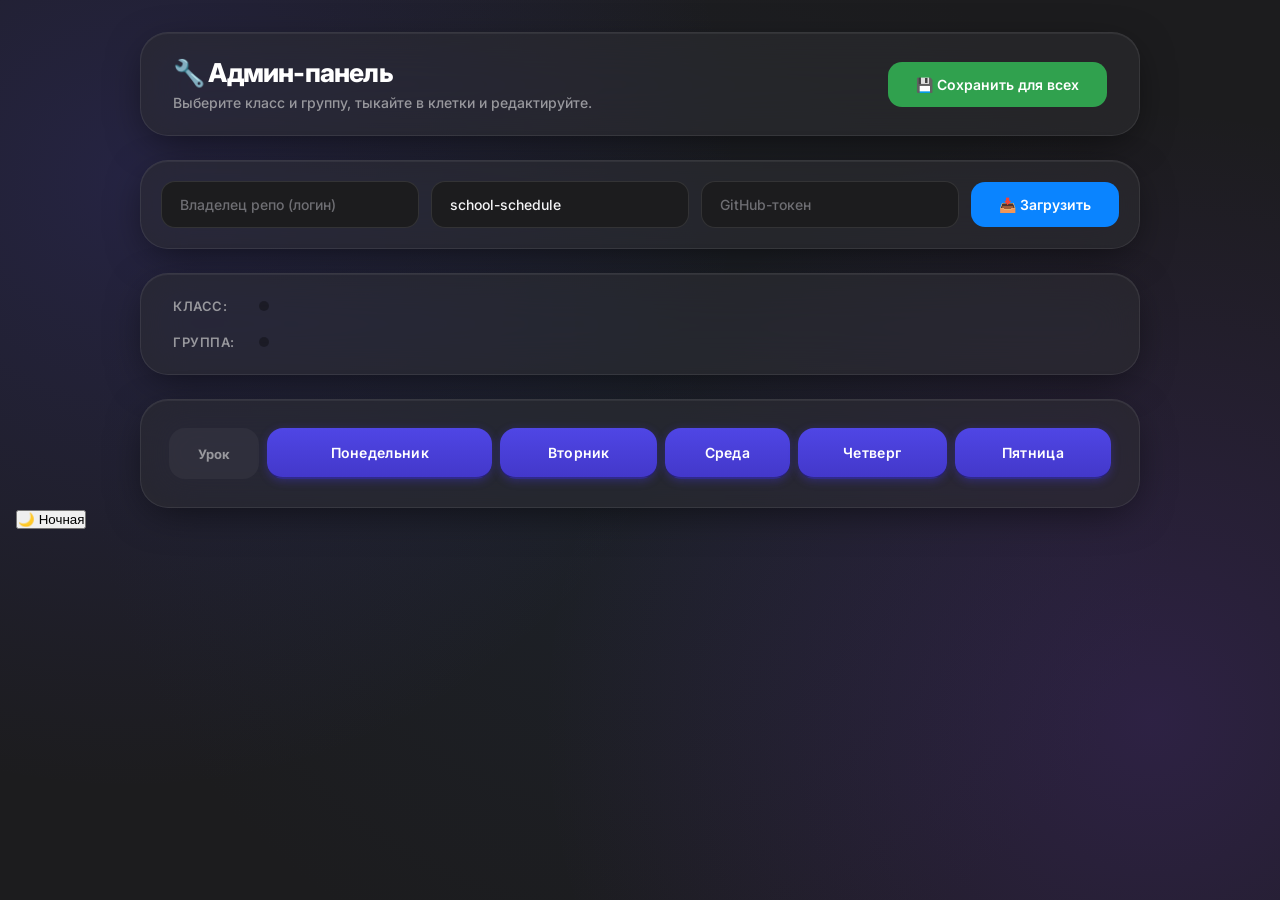
==== commit 6af63703: "Update admin.html" ====
--- a/admin.html
+++ b/admin.html
@@ -37,31 +37,67 @@
     </div>
   </div>
 
-  <table>
-    <thead>
-      <tr>
-        <th class="lesson-num">Урок</th>
-        <th class="day-header" data-day="0">Понедельник</th>
-        <th class="day-header" data-day="1">Вторник</th>
-        <th class="day-header" data-day="2">Среда</th>
-        <th class="day-header" data-day="3">Четверг</th>
-        <th class="day-header" data-day="4">Пятница</th>
-      </tr>
-    </thead>
-    <tbody id="tbody"></tbody>
-  </table>
+  <div class="table-container">
+    <table>
+      <thead>
+        <tr>
+          <th class="lesson-num">Урок</th>
+          <th class="day-header" data-day="0">Понедельник</th>
+          <th class="day-header" data-day="1">Вторник</th>
+          <th class="day-header" data-day="2">Среда</th>
+          <th class="day-header" data-day="3">Четверг</th>
+          <th class="day-header" data-day="4">Пятница</th>
+        </tr>
+      </thead>
+      <tbody id="tbody"></tbody>
+    </table>
+  </div>
 
 </div>
+
+<button class="theme-toggle" id="theme-toggle" type="button" aria-label="Переключить тему">
+  <span class="theme-icon">🌙</span>
+  <span class="theme-text">Ночная</span>
+</button>
 
 <script>
 const DAYS = 5;
 const LS_KEY = 'admin_creds_v3';
+const THEME_KEY = 'schedule_theme';
 let DATA = null;
 let CURRENT_CLASS = '10А';
 let CURRENT_GROUP = 'Группа 1';
 let sha = null;
 
+/* ===== ТЕМА ===== */
+function applyTheme(theme) {
+  const btn = document.getElementById('theme-toggle');
+  const icon = btn.querySelector('.theme-icon');
+  const text = btn.querySelector('.theme-text');
+  if (theme === 'dark') {
+    document.body.classList.add('dark');
+    icon.textContent = '☀️';
+    text.textContent = 'Дневная';
+  } else {
+    document.body.classList.remove('dark');
+    icon.textContent = '🌙';
+    text.textContent = 'Ночная';
+  }
+}
+
+function initTheme() {
+  const saved = localStorage.getItem(THEME_KEY) || 'light';
+  applyTheme(saved);
+  document.getElementById('theme-toggle').addEventListener('click', () => {
+    const isDark = document.body.classList.contains('dark');
+    const next = isDark ? 'light' : 'dark';
+    localStorage.setItem(THEME_KEY, next);
+    applyTheme(next);
+  });
+}
+
 window.addEventListener('DOMContentLoaded', () => {
+  initTheme();
   const c = JSON.parse(localStorage.getItem(LS_KEY) || '{}');
   document.getElementById('owner').value = c.owner || '';
   document.getElementById('repo').value  = c.repo  || 'school-schedule';
--- a/style.css
+++ b/style.css
@@ -1,180 +1,264 @@
-* { box-sizing: border-box; margin: 0; padding: 0; }
+@import url('https://fonts.googleapis.com/css2?family=Inter:wght@400;500;600;700;800&display=swap');
+
+* { 
+  box-sizing: border-box; 
+  margin: 0; 
+  padding: 0; 
+}
 
 body {
-  font-family: system-ui, 'Segoe UI', Arial, sans-serif;
-  background: linear-gradient(135deg, #667eea 0%, #764ba2 100%);
+  font-family: -apple-system, BlinkMacSystemFont, "Inter", "Segoe UI", Roboto, sans-serif;
+  background-color: #1C1C1E;
+  background-image: 
+    radial-gradient(circle at 10% 20%, rgba(79, 70, 229, 0.18) 0%, transparent 45%),
+    radial-gradient(circle at 90% 80%, rgba(124, 58, 237, 0.18) 0%, transparent 45%),
+    radial-gradient(circle at 50% 50%, rgba(30, 41, 59, 0.4) 0%, transparent 70%);
+  background-attachment: fixed;
+  color: #F5F5F7;
   min-height: 100vh;
-  padding: 20px;
-  color: #1a1a1a;
-}
-
-.wrap { max-width: 1100px; margin: 0 auto; }
+  padding: 32px 16px;
+  -webkit-font-smoothing: antialiased;
+}
+
+.wrap { 
+  max-width: 1000px; 
+  margin: 0 auto; 
+}
+
+header, .controls, .table-container, .admin-panel {
+  background: rgba(44, 44, 46, 0.65);
+  backdrop-filter: blur(24px) saturate(180%);
+  -webkit-backdrop-filter: blur(24px) saturate(180%);
+  border: 1px solid rgba(255, 255, 255, 0.08);
+  border-radius: 28px;
+  box-shadow: 
+    0 10px 40px -10px rgba(0, 0, 0, 0.6),
+    inset 0 1px 0 rgba(255, 255, 255, 0.06);
+}
 
 header {
-  background: rgba(255,255,255,0.98);
-  padding: 20px 24px;
-  border-radius: 20px;
-  margin-bottom: 16px;
-  box-shadow: 0 8px 30px rgba(0,0,0,0.15);
+  padding: 24px 32px;
+  margin-bottom: 24px;
   display: flex;
   flex-wrap: wrap;
   justify-content: space-between;
   align-items: center;
-  gap: 14px;
-}
-
-header h1 { font-size: 22px; color: #4c1d95; font-weight: 800; }
-header p { font-size: 13px; color: #6b7280; margin-top: 4px; }
-
-/* Панель управления (выбор класса и группы) */
+  gap: 16px;
+}
+
+header h1 { 
+  font-size: 26px; 
+  font-weight: 800; 
+  letter-spacing: -0.8px; 
+  color: #FFFFFF; 
+}
+
+header p { 
+  font-size: 14px; 
+  color: #98989D; 
+  margin-top: 6px; 
+  font-weight: 500;
+}
+
 .controls {
-  background: rgba(255,255,255,0.95);
-  padding: 16px 20px;
-  border-radius: 20px;
-  margin-bottom: 16px;
-  box-shadow: 0 8px 30px rgba(0,0,0,0.1);
+  padding: 24px 32px;
+  margin-bottom: 24px;
   display: flex;
   flex-direction: column;
-  gap: 12px;
+  gap: 20px;
 }
 
 .control-row {
   display: flex;
   align-items: center;
-  gap: 10px;
+  gap: 16px;
   flex-wrap: wrap;
 }
 
 .control-label {
-  font-weight: 700;
-  color: #4c1d95;
+  font-weight: 600;
+  color: #98989D;
   min-width: 70px;
-}
-
-.btn-group {
-  display: flex;
-  gap: 8px;
-  flex-wrap: wrap;
+  font-size: 13px;
+  text-transform: uppercase;
+  letter-spacing: 0.5px;
+}
+
+.btn-group { 
+  display: flex; 
+  gap: 4px; 
+  flex-wrap: wrap; 
+  background: rgba(0, 0, 0, 0.3);
+  padding: 5px;
+  border-radius: 16px;
 }
 
 .ctrl-btn {
-  padding: 8px 16px;
-  background: #f1f5f9;
-  border: 2px solid transparent;
-  border-radius: 10px;
+  padding: 10px 22px;
+  background: transparent;
+  border: none;
+  border-radius: 12px;
   cursor: pointer;
-  font-weight: 700;
-  font-size: 14px;
-  color: #475569;
-  transition: all 0.2s;
-}
-
-.ctrl-btn:hover { background: #e2e8f0; }
+  font-weight: 600;
+  font-size: 14px;
+  color: #D1D1D6;
+  transition: all 0.3s cubic-bezier(0.25, 1, 0.5, 1);
+  font-family: inherit;
+}
+
+.ctrl-btn:hover { 
+  background: rgba(255, 255, 255, 0.06); 
+}
 
 .ctrl-btn.active {
-  background: linear-gradient(135deg, #8b5cf6, #6366f1);
-  color: #fff;
-  box-shadow: 0 4px 12px rgba(139,92,246,0.4);
-}
-
-/* Таблица */
+  background: #3A3A3C;
+  color: #FFFFFF;
+  box-shadow: 
+    0 3px 8px rgba(0, 0, 0, 0.4),
+    0 0 0 1px rgba(255, 255, 255, 0.08);
+}
+
+.table-container {
+  padding: 20px;
+  overflow-x: auto;
+}
+
 table {
   width: 100%;
   border-collapse: separate;
-  border-spacing: 6px;
-  background: rgba(255,255,255,0.95);
-  border-radius: 20px;
-  box-shadow: 0 8px 30px rgba(0,0,0,0.15);
-  padding: 10px;
+  border-spacing: 8px;
+  min-width: 600px;
 }
 
 th, td {
   border: none;
-  padding: 10px;
+  padding: 16px 12px;
   text-align: center;
   font-size: 14px;
-  border-radius: 10px;
+  border-radius: 16px;
+  font-weight: 500;
 }
 
 th.day-header {
-  color: #fff;
+  background: linear-gradient(180deg, #4F46E5 0%, #4338CA 100%);
+  color: #FFFFFF;
+  font-weight: 600;
+  font-size: 14px;
+  padding: 16px 10px;
+  letter-spacing: 0.3px;
+  border-bottom: 2px solid rgba(0, 0, 0, 0.4);
+  box-shadow: 0 2px 8px rgba(67, 56, 202, 0.4);
+}
+
+th.lesson-num {
+  background: rgba(255, 255, 255, 0.04);
+  color: #98989D;
   font-weight: 700;
-  font-size: 14px;
-  padding: 12px 10px;
-}
-
-th.day-header[data-day="0"] { background: linear-gradient(135deg, #ef4444, #f97316); }
-th.day-header[data-day="1"] { background: linear-gradient(135deg, #f59e0b, #eab308); }
-th.day-header[data-day="2"] { background: linear-gradient(135deg, #10b981, #14b8a6); }
-th.day-header[data-day="3"] { background: linear-gradient(135deg, #3b82f6, #6366f1); }
-th.day-header[data-day="4"] { background: linear-gradient(135deg, #8b5cf6, #a855f7); }
-
-th.lesson-num {
-  background: linear-gradient(135deg, #1e1b4b, #4c1d95);
-  color: #fff;
-  font-weight: 800;
-  width: 80px;
+  width: 90px;
   font-size: 13px;
 }
 
 td {
-  background: #f8fafc;
-  height: 50px;
-  font-weight: 500;
-  transition: background 0.2s;
-}
-
-td.cell:hover { background: #ede9fe; }
-td:empty::before { content: "—"; color: #cbd5e1; }
-
-/* Стили для админки */
+  background: #2C2C2E;
+  height: 60px;
+  color: #F5F5F7;
+  box-shadow: 0 2px 8px rgba(0, 0, 0, 0.25);
+  transition: all 0.2s ease;
+}
+
+td:hover { 
+  background: #3A3A3C;
+  transform: translateY(-2px);
+  box-shadow: 0 6px 16px rgba(0, 0, 0, 0.4);
+}
+
+td:empty::before { 
+  content: "—"; 
+  color: #555558; 
+}
+
 td.cell[contenteditable="true"] { cursor: text; outline: none; }
+
 td.cell[contenteditable="true"]:focus {
-  background: #ddd6fe;
-  box-shadow: inset 0 0 0 2px #8b5cf6;
+  background: #3A3A3C;
+  box-shadow: 0 0 0 3px #6366F1, 0 6px 16px rgba(99, 102, 241, 0.4);
+  transform: translateY(-2px);
 }
 
 .admin-panel {
-  background: #fef3c7;
-  border: 2px solid #f59e0b;
-  padding: 16px;
-  border-radius: 16px;
-  margin-bottom: 16px;
-  display: flex;
-  gap: 10px;
+  padding: 20px;
+  margin-bottom: 24px;
+  display: flex;
+  gap: 12px;
   flex-wrap: wrap;
   align-items: center;
 }
 
 .admin-panel input {
-  padding: 10px;
-  border: 1px solid #d1d5db;
-  border-radius: 8px;
-  font-size: 13px;
+  padding: 14px 18px;
+  border: 1px solid rgba(255, 255, 255, 0.1);
+  border-radius: 14px;
+  font-size: 14px;
+  font-family: inherit;
+  font-weight: 500;
+  outline: none;
+  background: #1C1C1E;
+  color: #F5F5F7;
+  transition: all 0.2s;
+}
+
+.admin-panel input::placeholder {
+  color: #6E6E73;
+}
+
+.admin-panel input:focus { 
+  border-color: #6366F1; 
+  box-shadow: 0 0 0 4px rgba(99, 102, 241, 0.25);
+  background: #2C2C2E;
 }
 
 .btn {
-  padding: 10px 18px;
+  padding: 14px 28px;
   border: none;
-  border-radius: 10px;
+  border-radius: 14px;
   cursor: pointer;
-  font-weight: 700;
-  font-size: 14px;
-  color: #fff;
-  transition: all 0.2s;
-}
-
-.btn:hover { transform: translateY(-2px); }
-.btn-save { background: #10b981; }
-.btn-load { background: #3b82f6; }
-.btn-add { background: #f59e0b; }
-
-.msg { padding: 10px; border-radius: 8px; margin-bottom: 10px; display: none; font-weight: 600; font-size: 14px; }
-.msg.ok { background: #d1fae5; color: #065f46; display: block; }
-.msg.err { background: #fee2e2; color: #991b1b; display: block; }
+  font-weight: 600;
+  font-size: 14px;
+  color: #FFFFFF;
+  transition: all 0.2s cubic-bezier(0.25, 1, 0.5, 1);
+  font-family: inherit;
+}
+
+.btn:hover { 
+  opacity: 0.9; 
+  transform: scale(0.97); 
+}
+
+.btn-save { background: #30A14E; }
+.btn-load { background: #0A84FF; }
+.btn-add { background: #D97706; }
+
+.msg { 
+  padding: 16px; 
+  border-radius: 14px; 
+  margin-bottom: 20px; 
+  display: none; 
+  font-weight: 600; 
+  font-size: 14px; 
+  text-align: center; 
+  backdrop-filter: blur(10px);
+}
+
+.msg.ok { background: rgba(48, 161, 78, 0.2); color: #6EE7A0; display: block; border: 1px solid rgba(48, 161, 78, 0.4); }
+.msg.err { background: rgba(255, 69, 58, 0.2); color: #FF8A80; display: block; border: 1px solid rgba(255, 69, 58, 0.4); }
 
 @media (max-width: 700px) {
-  th, td { font-size: 12px; padding: 6px 4px; }
+  body { padding: 16px 12px; }
+  header, .controls, .table-container, .admin-panel { border-radius: 20px; }
+  header { padding: 20px; }
+  .controls { padding: 20px; }
+  th, td { font-size: 12px; padding: 10px 6px; height: 50px; border-radius: 12px; }
   th.lesson-num { width: 60px; font-size: 11px; }
-  .ctrl-btn { padding: 6px 12px; font-size: 12px; }
-}
+  .ctrl-btn { padding: 8px 14px; font-size: 13px; }
+  .admin-panel input { width: 100%; }
+}
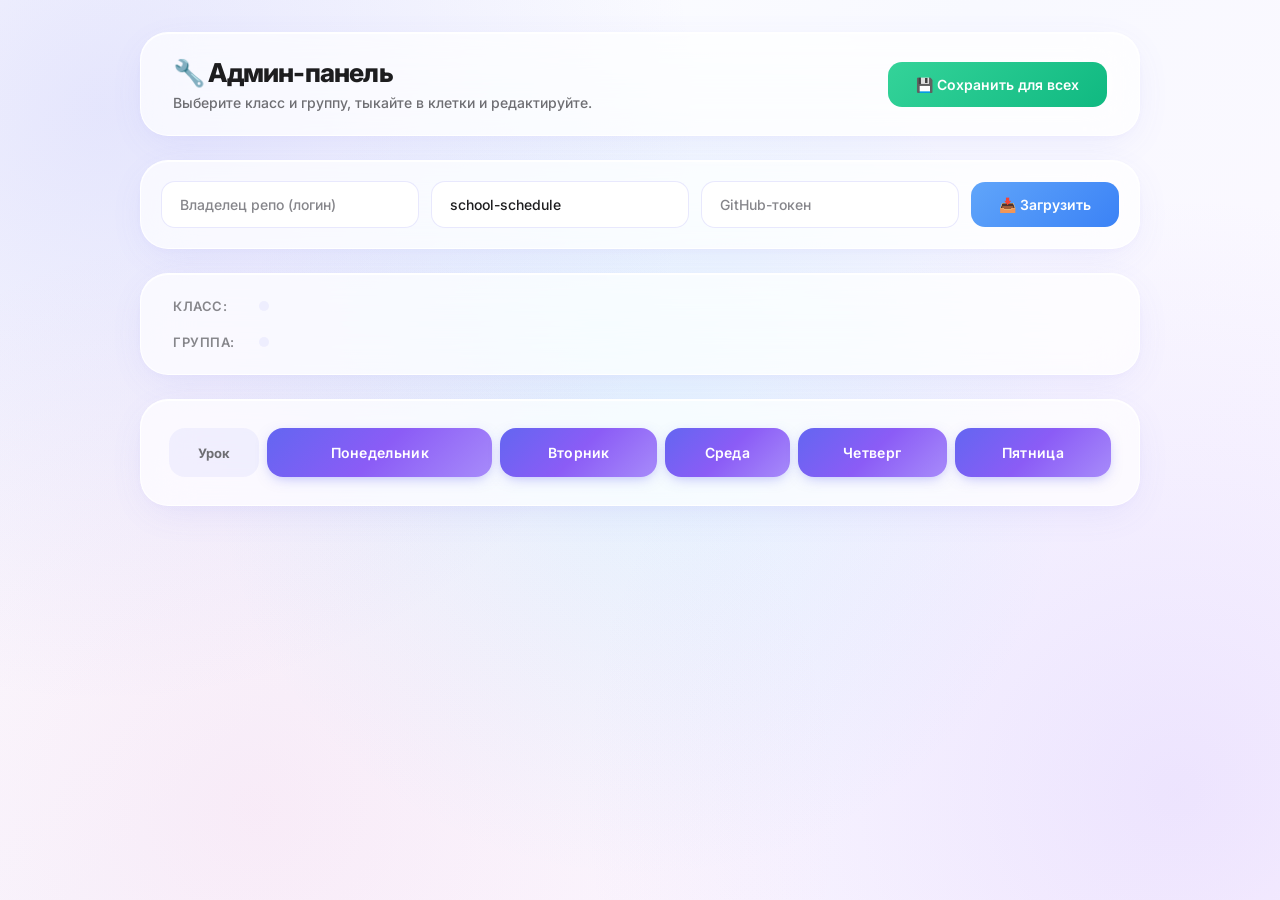
==== commit 960736ad: "Update admin.html" ====
--- a/admin.html
+++ b/admin.html
@@ -5,6 +5,19 @@
 <meta name="viewport" content="width=device-width, initial-scale=1.0">
 <title>Админ — Расписание</title>
 <link rel="stylesheet" href="style.css">
+<script>
+(function () {
+  try {
+    var theme = localStorage.getItem('schedule_theme') || 'light';
+    var root = document.documentElement;
+    if (theme === 'dark') root.classList.add('dark');
+    root.classList.add('theme-init');
+    window.addEventListener('load', function () {
+      setTimeout(function () { root.classList.remove('theme-init'); }, 50);
+    });
+  } catch (e) {}
+})();
+</script>
 </head>
 <body>
 <div class="wrap">
@@ -55,183 +68,4 @@
 
 </div>
 
-<button class="theme-toggle" id="theme-toggle" type="button" aria-label="Переключить тему">
-  <span class="theme-icon">🌙</span>
-  <span class="theme-text">Ночная</span>
-</button>
-
-<script>
-const DAYS = 5;
-const LS_KEY = 'admin_creds_v3';
-const THEME_KEY = 'schedule_theme';
-let DATA = null;
-let CURRENT_CLASS = '10А';
-let CURRENT_GROUP = 'Группа 1';
-let sha = null;
-
-/* ===== ТЕМА ===== */
-function applyTheme(theme) {
-  const btn = document.getElementById('theme-toggle');
-  const icon = btn.querySelector('.theme-icon');
-  const text = btn.querySelector('.theme-text');
-  if (theme === 'dark') {
-    document.body.classList.add('dark');
-    icon.textContent = '☀️';
-    text.textContent = 'Дневная';
-  } else {
-    document.body.classList.remove('dark');
-    icon.textContent = '🌙';
-    text.textContent = 'Ночная';
-  }
-}
-
-function initTheme() {
-  const saved = localStorage.getItem(THEME_KEY) || 'light';
-  applyTheme(saved);
-  document.getElementById('theme-toggle').addEventListener('click', () => {
-    const isDark = document.body.classList.contains('dark');
-    const next = isDark ? 'light' : 'dark';
-    localStorage.setItem(THEME_KEY, next);
-    applyTheme(next);
-  });
-}
-
-window.addEventListener('DOMContentLoaded', () => {
-  initTheme();
-  const c = JSON.parse(localStorage.getItem(LS_KEY) || '{}');
-  document.getElementById('owner').value = c.owner || '';
-  document.getElementById('repo').value  = c.repo  || 'school-schedule';
-  document.getElementById('token').value = c.token || '';
-});
-
-function creds() {
-  const owner = document.getElementById('owner').value.trim();
-  const repo  = document.getElementById('repo').value.trim();
-  const token = document.getElementById('token').value.trim();
-  if (!owner || !repo || !token) {
-    showMsg('Заполните все поля', 'err');
-    return null;
-  }
-  localStorage.setItem(LS_KEY, JSON.stringify({ owner, repo, token }));
-  return { owner, repo, token };
-}
-
-function apiUrl(c) {
-  return `https://api.github.com/repos/${c.owner}/${c.repo}/contents/data.json`;
-}
-
-function showMsg(text, type) {
-  const m = document.getElementById('msg');
-  m.textContent = text;
-  m.className = 'msg ' + type;
-  setTimeout(() => { m.className = 'msg'; }, 4000);
-}
-
-async function load() {
-  const c = creds();
-  if (!c) return;
-  try {
-    const res = await fetch(apiUrl(c) + '?t=' + Date.now(), {
-      headers: { 'Authorization': 'token ' + c.token, 'Accept': 'application/vnd.github+json' }
-    });
-    if (!res.ok) throw new Error('HTTP ' + res.status);
-    const json = await res.json();
-    DATA = JSON.parse(decodeURIComponent(escape(atob(json.content.replace(/\n/g, '')))));
-    sha = json.sha;
-    renderButtons();
-    renderTable();
-    showMsg('Загружено из GitHub.', 'ok');
-  } catch (e) {
-    showMsg('Ошибка: ' + e.message, 'err');
-  }
-}
-
-function renderButtons() {
-  if(!DATA) return;
-  const classBtns = document.getElementById('class-btns');
-  const groupBtns = document.getElementById('group-btns');
-  classBtns.innerHTML = '';
-  groupBtns.innerHTML = '';
-
-  Object.keys(DATA).forEach(cls => {
-    const btn = document.createElement('button');
-    btn.className = 'ctrl-btn' + (cls === CURRENT_CLASS ? ' active' : '');
-    btn.textContent = cls;
-    btn.onclick = () => {
-      CURRENT_CLASS = cls;
-      renderButtons();
-      renderTable();
-    };
-    classBtns.appendChild(btn);
-  });
-
-  Object.keys(DATA[CURRENT_CLASS]).forEach(grp => {
-    const btn = document.createElement('button');
-    btn.className = 'ctrl-btn' + (grp === CURRENT_GROUP ? ' active' : '');
-    btn.textContent = grp;
-    btn.onclick = () => {
-      CURRENT_GROUP = grp;
-      renderButtons();
-      renderTable();
-    };
-    groupBtns.appendChild(btn);
-  });
-}
-
-function renderTable() {
-  const tbody = document.getElementById('tbody');
-  tbody.innerHTML = '';
-  const grid = DATA[CURRENT_CLASS][CURRENT_GROUP].grid;
-
-  grid.forEach((row, r) => {
-    const tr = document.createElement('tr');
-    const th = document.createElement('td');
-    th.className = 'lesson-num';
-    th.textContent = (r + 1) + ' урок';
-    tr.appendChild(th);
-
-    for (let d = 0; d < DAYS; d++) {
-      const td = document.createElement('td');
-      td.className = 'cell';
-      td.contentEditable = 'true';
-      td.textContent = row[d] || '';
-      td.addEventListener('input', () => {
-        DATA[CURRENT_CLASS][CURRENT_GROUP].grid[r][d] = td.textContent.trim();
-      });
-      tr.appendChild(td);
-    }
-    tbody.appendChild(tr);
-  });
-}
-
-async function save() {
-  const c = creds();
-  if (!c || !DATA) return;
-
-  const body = {
-    message: 'Обновление расписания ' + new Date().toISOString(),
-    content: btoa(unescape(encodeURIComponent(JSON.stringify(DATA, null, 2)))),
-    sha: sha
-  };
-
-  try {
-    const res = await fetch(apiUrl(c), {
-      method: 'PUT',
-      headers: {
-        'Authorization': 'token ' + c.token,
-        'Accept': 'application/vnd.github+json',
-        'Content-Type': 'application/json'
-      },
-      body: JSON.stringify(body)
-    });
-    if (!res.ok) throw new Error('HTTP ' + res.status);
-    const json = await res.json();
-    sha = json.content.sha;
-    showMsg('Сохранено! Подождите 1-2 минуты.', 'ok');
-  } catch (e) {
-    showMsg('Ошибка сохранения: ' + e.message, 'err');
-  }
-}
-</script>
-</body>
-</html>
+<button class
--- a/style.css
+++ b/style.css
@@ -1,4 +1,11 @@
 @import url('https://fonts.googleapis.com/css2?family=Inter:wght@400;500;600;700;800&display=swap');
+
+html { background-color: #FFFFFF; }
+html.dark { background-color: #1C1C1E; }
+
+html.theme-init * {
+  transition: none !important;
+}
 
 * { 
   box-sizing: border-box; 
@@ -8,29 +15,52 @@
 
 body {
   font-family: -apple-system, BlinkMacSystemFont, "Inter", "Segoe UI", Roboto, sans-serif;
+  background-color: #FFFFFF;
+  background-image: 
+    radial-gradient(circle at 8% 12%, rgba(99, 102, 241, 0.16) 0%, transparent 42%),
+    radial-gradient(circle at 92% 88%, rgba(167, 139, 250, 0.18) 0%, transparent 42%),
+    radial-gradient(circle at 50% 50%, rgba(56, 189, 248, 0.10) 0%, transparent 55%),
+    radial-gradient(circle at 20% 90%, rgba(244, 114, 182, 0.10) 0%, transparent 45%),
+    linear-gradient(135deg, #FFFFFF 0%, #F8F9FF 45%, #FDF7FF 100%);
+  background-attachment: fixed;
+  color: #1D1D1F;
+  min-height: 100vh;
+  padding: 32px 16px;
+  -webkit-font-smoothing: antialiased;
+  transition: background-color 0.35s ease, color 0.35s ease;
+}
+
+html.dark body {
   background-color: #1C1C1E;
   background-image: 
     radial-gradient(circle at 10% 20%, rgba(79, 70, 229, 0.18) 0%, transparent 45%),
     radial-gradient(circle at 90% 80%, rgba(124, 58, 237, 0.18) 0%, transparent 45%),
     radial-gradient(circle at 50% 50%, rgba(30, 41, 59, 0.4) 0%, transparent 70%);
-  background-attachment: fixed;
   color: #F5F5F7;
-  min-height: 100vh;
-  padding: 32px 16px;
-  -webkit-font-smoothing: antialiased;
-}
-
-.wrap { 
-  max-width: 1000px; 
-  margin: 0 auto; 
-}
-
-header, .controls, .table-container, .admin-panel {
-  background: rgba(44, 44, 46, 0.65);
+}
+
+.wrap { max-width: 1000px; margin: 0 auto; }
+
+header, .controls, .table-container, .admin-panel, .classes-panel {
+  background: rgba(255, 255, 255, 0.7);
   backdrop-filter: blur(24px) saturate(180%);
   -webkit-backdrop-filter: blur(24px) saturate(180%);
+  border: 1px solid rgba(255, 255, 255, 0.9);
+  border-radius: 28px;
+  box-shadow: 
+    0 10px 40px -10px rgba(99, 102, 241, 0.12),
+    0 2px 10px -4px rgba(167, 139, 250, 0.10),
+    inset 0 1px 0 rgba(255, 255, 255, 1);
+  transition: background 0.35s ease, border-color 0.35s ease, box-shadow 0.35s ease;
+}
+
+html.dark header, 
+html.dark .controls, 
+html.dark .table-container, 
+html.dark .admin-panel,
+html.dark .classes-panel {
+  background: rgba(44, 44, 46, 0.65);
   border: 1px solid rgba(255, 255, 255, 0.08);
-  border-radius: 28px;
   box-shadow: 
     0 10px 40px -10px rgba(0, 0, 0, 0.6),
     inset 0 1px 0 rgba(255, 255, 255, 0.06);
@@ -46,19 +76,11 @@
   gap: 16px;
 }
 
-header h1 { 
-  font-size: 26px; 
-  font-weight: 800; 
-  letter-spacing: -0.8px; 
-  color: #FFFFFF; 
-}
-
-header p { 
-  font-size: 14px; 
-  color: #98989D; 
-  margin-top: 6px; 
-  font-weight: 500;
-}
+header h1 { font-size: 26px; font-weight: 800; letter-spacing: -0.8px; color: #1D1D1F; }
+html.dark header h1 { color: #FFFFFF; }
+
+header p { font-size: 14px; color: #6E6E73; margin-top: 6px; font-weight: 500; }
+html.dark header p { color: #98989D; }
 
 .controls {
   padding: 24px 32px;
@@ -68,30 +90,30 @@
   gap: 20px;
 }
 
-.control-row {
-  display: flex;
-  align-items: center;
-  gap: 16px;
-  flex-wrap: wrap;
-}
+.control-row { display: flex; align-items: center; gap: 16px; flex-wrap: wrap; }
 
 .control-label {
   font-weight: 600;
-  color: #98989D;
+  color: #86868B;
   min-width: 70px;
   font-size: 13px;
   text-transform: uppercase;
   letter-spacing: 0.5px;
 }
 
+html.dark .control-label { color: #98989D; }
+
 .btn-group { 
   display: flex; 
   gap: 4px; 
   flex-wrap: wrap; 
-  background: rgba(0, 0, 0, 0.3);
+  background: rgba(99, 102, 241, 0.08);
   padding: 5px;
   border-radius: 16px;
-}
+  transition: background 0.35s ease;
+}
+
+html.dark .btn-group { background: rgba(0, 0, 0, 0.3); }
 
 .ctrl-btn {
   padding: 10px 22px;
@@ -101,34 +123,31 @@
   cursor: pointer;
   font-weight: 600;
   font-size: 14px;
-  color: #D1D1D6;
+  color: #1D1D1F;
   transition: all 0.3s cubic-bezier(0.25, 1, 0.5, 1);
   font-family: inherit;
 }
 
-.ctrl-btn:hover { 
-  background: rgba(255, 255, 255, 0.06); 
-}
+html.dark .ctrl-btn { color: #D1D1D6; }
+
+.ctrl-btn:hover { background: rgba(99, 102, 241, 0.1); }
+html.dark .ctrl-btn:hover { background: rgba(255, 255, 255, 0.06); }
 
 .ctrl-btn.active {
+  background: #FFFFFF;
+  color: #4338CA;
+  box-shadow: 0 3px 8px rgba(99, 102, 241, 0.15), 0 0 0 1px rgba(99, 102, 241, 0.12);
+}
+
+html.dark .ctrl-btn.active {
   background: #3A3A3C;
   color: #FFFFFF;
-  box-shadow: 
-    0 3px 8px rgba(0, 0, 0, 0.4),
-    0 0 0 1px rgba(255, 255, 255, 0.08);
-}
-
-.table-container {
-  padding: 20px;
-  overflow-x: auto;
-}
-
-table {
-  width: 100%;
-  border-collapse: separate;
-  border-spacing: 8px;
-  min-width: 600px;
-}
+  box-shadow: 0 3px 8px rgba(0, 0, 0, 0.4), 0 0 0 1px rgba(255, 255, 255, 0.08);
+}
+
+.table-container { padding: 20px; overflow-x: auto; }
+
+table { width: 100%; border-collapse: separate; border-spacing: 8px; min-width: 600px; }
 
 th, td {
   border: none;
@@ -140,49 +159,74 @@
 }
 
 th.day-header {
-  background: linear-gradient(180deg, #4F46E5 0%, #4338CA 100%);
+  background: linear-gradient(135deg, #6366F1 0%, #8B5CF6 50%, #A78BFA 100%);
   color: #FFFFFF;
   font-weight: 600;
   font-size: 14px;
   padding: 16px 10px;
   letter-spacing: 0.3px;
-  border-bottom: 2px solid rgba(0, 0, 0, 0.4);
+  box-shadow: 0 4px 14px -4px rgba(99, 102, 241, 0.5);
+  transition: background 0.35s ease, box-shadow 0.35s ease;
+}
+
+html.dark th.day-header {
+  background: linear-gradient(180deg, #4F46E5 0%, #4338CA 100%);
   box-shadow: 0 2px 8px rgba(67, 56, 202, 0.4);
 }
 
 th.lesson-num {
-  background: rgba(255, 255, 255, 0.04);
-  color: #98989D;
+  background: rgba(99, 102, 241, 0.07);
+  color: #6E6E73;
   font-weight: 700;
   width: 90px;
   font-size: 13px;
+  transition: background 0.35s ease, color 0.35s ease;
+}
+
+html.dark th.lesson-num {
+  background: rgba(255, 255, 255, 0.04);
+  color: #98989D;
 }
 
 td {
+  background: rgba(255, 255, 255, 0.92);
+  height: 60px;
+  color: #1D1D1F;
+  box-shadow: 0 2px 8px rgba(99, 102, 241, 0.06), inset 0 0 0 1px rgba(255, 255, 255, 0.6);
+  transition: all 0.2s ease;
+}
+
+html.dark td {
   background: #2C2C2E;
-  height: 60px;
   color: #F5F5F7;
   box-shadow: 0 2px 8px rgba(0, 0, 0, 0.25);
-  transition: all 0.2s ease;
 }
 
 td:hover { 
+  background: #FFFFFF;
+  transform: translateY(-2px);
+  box-shadow: 0 8px 20px -6px rgba(99, 102, 241, 0.25), inset 0 0 0 1px rgba(139, 92, 246, 0.2);
+}
+
+html.dark td:hover { 
   background: #3A3A3C;
+  box-shadow: 0 6px 16px rgba(0, 0, 0, 0.4);
+}
+
+td:empty::before { content: "—"; color: #C7C7CC; }
+html.dark td:empty::before { color: #555558; }
+
+td.cell[contenteditable="true"] { cursor: text; outline: none; }
+
+td.cell[contenteditable="true"]:focus {
+  background: #FFFFFF;
+  box-shadow: 0 0 0 3px #8B5CF6, 0 6px 16px rgba(139, 92, 246, 0.25);
   transform: translateY(-2px);
-  box-shadow: 0 6px 16px rgba(0, 0, 0, 0.4);
-}
-
-td:empty::before { 
-  content: "—"; 
-  color: #555558; 
-}
-
-td.cell[contenteditable="true"] { cursor: text; outline: none; }
-
-td.cell[contenteditable="true"]:focus {
+}
+
+html.dark td.cell[contenteditable="true"]:focus {
   background: #3A3A3C;
   box-shadow: 0 0 0 3px #6366F1, 0 6px 16px rgba(99, 102, 241, 0.4);
-  transform: translateY(-2px);
 }
 
 .admin-panel {
@@ -196,23 +240,33 @@
 
 .admin-panel input {
   padding: 14px 18px;
-  border: 1px solid rgba(255, 255, 255, 0.1);
+  border: 1px solid rgba(99, 102, 241, 0.15);
   border-radius: 14px;
   font-size: 14px;
   font-family: inherit;
   font-weight: 500;
   outline: none;
+  background: #FFFFFF;
+  color: #1D1D1F;
+  transition: all 0.2s;
+}
+
+html.dark .admin-panel input {
+  border: 1px solid rgba(255, 255, 255, 0.1);
   background: #1C1C1E;
   color: #F5F5F7;
-  transition: all 0.2s;
-}
-
-.admin-panel input::placeholder {
-  color: #6E6E73;
-}
+}
+
+.admin-panel input::placeholder { color: #86868B; }
+html.dark .admin-panel input::placeholder { color: #6E6E73; }
 
 .admin-panel input:focus { 
-  border-color: #6366F1; 
+  border-color: #8B5CF6; 
+  box-shadow: 0 0 0 4px rgba(139, 92, 246, 0.18);
+}
+
+html.dark .admin-panel input:focus { 
+  border-color: #6366F1;
   box-shadow: 0 0 0 4px rgba(99, 102, 241, 0.25);
   background: #2C2C2E;
 }
@@ -229,14 +283,15 @@
   font-family: inherit;
 }
 
-.btn:hover { 
-  opacity: 0.9; 
-  transform: scale(0.97); 
-}
-
-.btn-save { background: #30A14E; }
-.btn-load { background: #0A84FF; }
-.btn-add { background: #D97706; }
+.btn:hover { opacity: 0.9; transform: scale(0.97); }
+
+.btn-save { background: linear-gradient(135deg, #34D399 0%, #10B981 100%); }
+.btn-load { background: linear-gradient(135deg, #60A5FA 0%, #3B82F6 100%); }
+.btn-add { background: linear-gradient(135deg, #FBBF24 0%, #F59E0B 100%); }
+
+html.dark .btn-save { background: #30A14E; }
+html.dark .btn-load { background: #0A84FF; }
+html.dark .btn-add { background: #D97706; }
 
 .msg { 
   padding: 16px; 
@@ -249,16 +304,199 @@
   backdrop-filter: blur(10px);
 }
 
-.msg.ok { background: rgba(48, 161, 78, 0.2); color: #6EE7A0; display: block; border: 1px solid rgba(48, 161, 78, 0.4); }
-.msg.err { background: rgba(255, 69, 58, 0.2); color: #FF8A80; display: block; border: 1px solid rgba(255, 69, 58, 0.4); }
+.msg.ok { background: rgba(52, 199, 89, 0.12); color: #15803D; display: block; border: 1px solid rgba(52, 199, 89, 0.3); }
+.msg.err { background: rgba(255, 59, 48, 0.12); color: #C42323; display: block; border: 1px solid rgba(255, 59, 48, 0.3); }
+
+html.dark .msg.ok { background: rgba(48, 161, 78, 0.2); color: #6EE7A0; border: 1px solid rgba(48, 161, 78, 0.4); }
+html.dark .msg.err { background: rgba(255, 69, 58, 0.2); color: #FF8A80; border: 1px solid rgba(255, 69, 58, 0.4); }
+
+.classes-panel { padding: 32px; }
+
+.classes-title { font-size: 18px; font-weight: 700; color: #1D1D1F; margin-bottom: 6px; letter-spacing: -0.3px; }
+html.dark .classes-title { color: #FFFFFF; }
+
+.classes-subtitle { font-size: 14px; color: #6E6E73; margin-bottom: 24px; font-weight: 500; }
+html.dark .classes-subtitle { color: #98989D; }
+
+.classes-grid { display: grid; grid-template-columns: repeat(auto-fill, minmax(160px, 1fr)); gap: 16px; }
+
+.class-card {
+  position: relative;
+  display: flex;
+  flex-direction: column;
+  align-items: center;
+  justify-content: center;
+  gap: 8px;
+  padding: 28px 16px;
+  border-radius: 22px;
+  border: 1px solid rgba(99, 102, 241, 0.15);
+  background: linear-gradient(135deg, rgba(255,255,255,0.95) 0%, rgba(248, 249, 255, 0.95) 100%);
+  color: #1D1D1F;
+  font-family: inherit;
+  font-weight: 700;
+  cursor: pointer;
+  box-shadow: 0 6px 20px -8px rgba(99, 102, 241, 0.2), inset 0 1px 0 rgba(255, 255, 255, 1);
+  transition: all 0.25s cubic-bezier(0.25, 1, 0.5, 1);
+  text-align: center;
+}
+
+.class-card .class-num {
+  font-size: 32px;
+  font-weight: 800;
+  letter-spacing: -1px;
+  background: linear-gradient(135deg, #6366F1 0%, #8B5CF6 60%, #A78BFA 100%);
+  -webkit-background-clip: text;
+  background-clip: text;
+  color: transparent;
+}
+
+.class-card .class-label {
+  font-size: 13px;
+  font-weight: 600;
+  color: #6E6E73;
+  text-transform: uppercase;
+  letter-spacing: 0.6px;
+}
+
+.class-card.available:hover {
+  transform: translateY(-4px);
+  border-color: rgba(139, 92, 246, 0.4);
+  box-shadow: 0 16px 32px -12px rgba(139, 92, 246, 0.4), inset 0 1px 0 rgba(255, 255, 255, 1);
+}
+
+.class-card.available:active { transform: translateY(-1px) scale(0.98); }
+
+.class-card.disabled {
+  cursor: not-allowed;
+  opacity: 0.55;
+  background: rgba(255, 255, 255, 0.5);
+  border-color: rgba(0, 0, 0, 0.06);
+  box-shadow: none;
+}
+
+.class-card.disabled .class-num {
+  background: none;
+  -webkit-background-clip: initial;
+  background-clip: initial;
+  color: #A1A1A6;
+}
+
+.class-card-soon {
+  position: absolute;
+  top: 10px;
+  right: 10px;
+  font-size: 11px;
+  font-weight: 700;
+  padding: 4px 10px;
+  border-radius: 999px;
+  background: rgba(99, 102, 241, 0.12);
+  color: #4338CA;
+  letter-spacing: 0.3px;
+}
+
+html.dark .class-card {
+  background: linear-gradient(135deg, rgba(58, 58, 60, 0.9) 0%, rgba(44, 44, 46, 0.9) 100%);
+  border: 1px solid rgba(255, 255, 255, 0.08);
+  color: #F5F5F7;
+  box-shadow: 0 6px 20px -8px rgba(0, 0, 0, 0.6), inset 0 1px 0 rgba(255, 255, 255, 0.06);
+}
+
+html.dark .class-card .class-label { color: #98989D; }
+
+html.dark .class-card.available:hover {
+  border-color: rgba(139, 92, 246, 0.5);
+  box-shadow: 0 16px 32px -12px rgba(99, 102, 241, 0.6), inset 0 1px 0 rgba(255, 255, 255, 0.08);
+}
+
+html.dark .class-card.disabled { background: rgba(44, 44, 46, 0.4); border-color: rgba(255, 255, 255, 0.04); }
+html.dark .class-card.disabled .class-num { color: #555558; }
+html.dark .class-card-soon { background: rgba(99, 102, 241, 0.2); color: #A5B4FC; }
+
+.back-link {
+  display: inline-flex;
+  align-items: center;
+  gap: 6px;
+  color: #4338CA;
+  text-decoration: none;
+  font-weight: 600;
+  font-size: 14px;
+  padding: 8px 14px;
+  border-radius: 12px;
+  background: rgba(99, 102, 241, 0.1);
+  transition: all 0.2s;
+}
+
+.back-link:hover { background: rgba(99, 102, 241, 0.18); transform: translateX(-2px); }
+
+html.dark .back-link { color: #A5B4FC; background: rgba(99, 102, 241, 0.15); }
+html.dark .back-link:hover { background: rgba(99, 102, 241, 0.25); }
+
+.empty-hint {
+  margin-top: 20px;
+  padding: 16px 20px;
+  border-radius: 18px;
+  background: rgba(99, 102, 241, 0.08);
+  border: 1px dashed rgba(99, 102, 241, 0.35);
+  color: #4338CA;
+  font-size: 14px;
+  font-weight: 600;
+  text-align: center;
+}
+
+html.dark .empty-hint {
+  background: rgba(99, 102, 241, 0.12);
+  border-color: rgba(139, 92, 246, 0.45);
+  color: #A5B4FC;
+}
+
+.theme-toggle {
+  position: fixed;
+  bottom: 24px;
+  right: 24px;
+  z-index: 1000;
+  display: flex;
+  align-items: center;
+  gap: 8px;
+  padding: 14px 20px;
+  border-radius: 999px;
+  border: 1px solid rgba(99, 102, 241, 0.18);
+  background: rgba(255, 255, 255, 0.85);
+  backdrop-filter: blur(20px) saturate(180%);
+  -webkit-backdrop-filter: blur(20px) saturate(180%);
+  box-shadow: 0 8px 24px rgba(99, 102, 241, 0.18);
+  color: #4338CA;
+  font-family: inherit;
+  font-weight: 700;
+  font-size: 14px;
+  cursor: pointer;
+  transition: all 0.25s cubic-bezier(0.25, 1, 0.5, 1);
+}
+
+.theme-toggle:hover { transform: translateY(-2px) scale(1.03); box-shadow: 0 12px 32px rgba(99, 102, 241, 0.28); }
+.theme-toggle:active { transform: scale(0.97); }
+.theme-toggle .theme-icon { font-size: 18px; line-height: 1; }
+
+html.dark .theme-toggle {
+  border: 1px solid rgba(255, 255, 255, 0.12);
+  background: rgba(44, 44, 46, 0.85);
+  color: #F5F5F7;
+  box-shadow: 0 8px 24px rgba(0, 0, 0, 0.5);
+}
+
+html.dark .theme-toggle:hover { box-shadow: 0 12px 32px rgba(0, 0, 0, 0.65); }
 
 @media (max-width: 700px) {
   body { padding: 16px 12px; }
-  header, .controls, .table-container, .admin-panel { border-radius: 20px; }
+  header, .controls, .table-container, .admin-panel, .classes-panel { border-radius: 20px; }
   header { padding: 20px; }
   .controls { padding: 20px; }
+  .classes-panel { padding: 20px; }
+  .classes-grid { grid-template-columns: repeat(auto-fill, minmax(130px, 1fr)); gap: 12px; }
+  .class-card { padding: 20px 12px; border-radius: 18px; }
+  .class-card .class-num { font-size: 26px; }
   th, td { font-size: 12px; padding: 10px 6px; height: 50px; border-radius: 12px; }
   th.lesson-num { width: 60px; font-size: 11px; }
   .ctrl-btn { padding: 8px 14px; font-size: 13px; }
   .admin-panel input { width: 100%; }
-}
+  .theme-toggle { bottom: 16px; right: 16px; padding: 12px 16px; font-size: 13px; }
+}
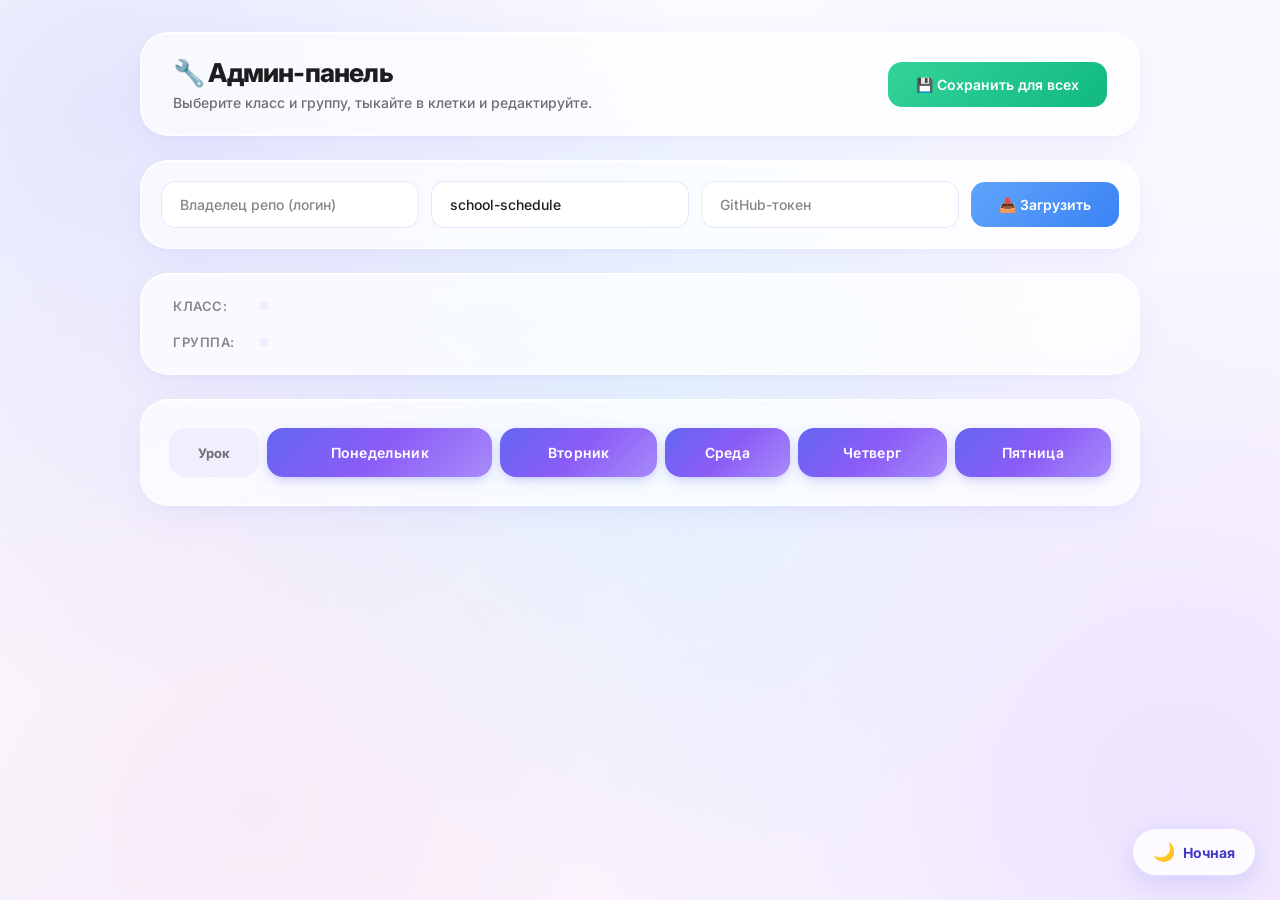
==== commit f5b0e0ba: "Update admin.html" ====
--- a/admin.html
+++ b/admin.html
@@ -68,4 +68,183 @@
 
 </div>
 
-<button class
+<button class="theme-toggle" id="theme-toggle" type="button" aria-label="Переключить тему">
+  <span class="theme-icon">🌙</span>
+  <span class="theme-text">Ночная</span>
+</button>
+
+<script>
+const DAYS = 5;
+const LS_KEY = 'admin_creds_v3';
+const THEME_KEY = 'schedule_theme';
+let DATA = null;
+let CURRENT_CLASS = '10А';
+let CURRENT_GROUP = 'Группа 1';
+let sha = null;
+
+function applyTheme(theme) {
+  const btn = document.getElementById('theme-toggle');
+  const icon = btn.querySelector('.theme-icon');
+  const text = btn.querySelector('.theme-text');
+  const root = document.documentElement;
+  if (theme === 'dark') {
+    root.classList.add('dark');
+    icon.textContent = '☀️';
+    text.textContent = 'Дневная';
+  } else {
+    root.classList.remove('dark');
+    icon.textContent = '🌙';
+    text.textContent = 'Ночная';
+  }
+}
+
+function initTheme() {
+  const saved = localStorage.getItem(THEME_KEY) || 'light';
+  applyTheme(saved);
+  document.getElementById('theme-toggle').addEventListener('click', () => {
+    const isDark = document.documentElement.classList.contains('dark');
+    const next = isDark ? 'light' : 'dark';
+    localStorage.setItem(THEME_KEY, next);
+    applyTheme(next);
+  });
+}
+
+window.addEventListener('DOMContentLoaded', () => {
+  initTheme();
+  const c = JSON.parse(localStorage.getItem(LS_KEY) || '{}');
+  document.getElementById('owner').value = c.owner || '';
+  document.getElementById('repo').value  = c.repo  || 'school-schedule';
+  document.getElementById('token').value = c.token || '';
+});
+
+function creds() {
+  const owner = document.getElementById('owner').value.trim();
+  const repo  = document.getElementById('repo').value.trim();
+  const token = document.getElementById('token').value.trim();
+  if (!owner || !repo || !token) {
+    showMsg('Заполните все поля', 'err');
+    return null;
+  }
+  localStorage.setItem(LS_KEY, JSON.stringify({ owner, repo, token }));
+  return { owner, repo, token };
+}
+
+function apiUrl(c) {
+  return `https://api.github.com/repos/${c.owner}/${c.repo}/contents/data.json`;
+}
+
+function showMsg(text, type) {
+  const m = document.getElementById('msg');
+  m.textContent = text;
+  m.className = 'msg ' + type;
+  setTimeout(() => { m.className = 'msg'; }, 4000);
+}
+
+async function load() {
+  const c = creds();
+  if (!c) return;
+  try {
+    const res = await fetch(apiUrl(c) + '?t=' + Date.now(), {
+      headers: { 'Authorization': 'token ' + c.token, 'Accept': 'application/vnd.github+json' }
+    });
+    if (!res.ok) throw new Error('HTTP ' + res.status);
+    const json = await res.json();
+    DATA = JSON.parse(decodeURIComponent(escape(atob(json.content.replace(/\n/g, '')))));
+    sha = json.sha;
+    renderButtons();
+    renderTable();
+    showMsg('Загружено из GitHub.', 'ok');
+  } catch (e) {
+    showMsg('Ошибка: ' + e.message, 'err');
+  }
+}
+
+function renderButtons() {
+  if(!DATA) return;
+  const classBtns = document.getElementById('class-btns');
+  const groupBtns = document.getElementById('group-btns');
+  classBtns.innerHTML = '';
+  groupBtns.innerHTML = '';
+
+  Object.keys(DATA).forEach(cls => {
+    const btn = document.createElement('button');
+    btn.className = 'ctrl-btn' + (cls === CURRENT_CLASS ? ' active' : '');
+    btn.textContent = cls;
+    btn.onclick = () => {
+      CURRENT_CLASS = cls;
+      renderButtons();
+      renderTable();
+    };
+    classBtns.appendChild(btn);
+  });
+
+  Object.keys(DATA[CURRENT_CLASS]).forEach(grp => {
+    const btn = document.createElement('button');
+    btn.className = 'ctrl-btn' + (grp === CURRENT_GROUP ? ' active' : '');
+    btn.textContent = grp;
+    btn.onclick = () => {
+      CURRENT_GROUP = grp;
+      renderButtons();
+      renderTable();
+    };
+    groupBtns.appendChild(btn);
+  });
+}
+
+function renderTable() {
+  const tbody = document.getElementById('tbody');
+  tbody.innerHTML = '';
+  const grid = DATA[CURRENT_CLASS][CURRENT_GROUP].grid;
+
+  grid.forEach((row, r) => {
+    const tr = document.createElement('tr');
+    const th = document.createElement('td');
+    th.className = 'lesson-num';
+    th.textContent = (r + 1) + ' урок';
+    tr.appendChild(th);
+
+    for (let d = 0; d < DAYS; d++) {
+      const td = document.createElement('td');
+      td.className = 'cell';
+      td.contentEditable = 'true';
+      td.textContent = row[d] || '';
+      td.addEventListener('input', () => {
+        DATA[CURRENT_CLASS][CURRENT_GROUP].grid[r][d] = td.textContent.trim();
+      });
+      tr.appendChild(td);
+    }
+    tbody.appendChild(tr);
+  });
+}
+
+async function save() {
+  const c = creds();
+  if (!c || !DATA) return;
+
+  const body = {
+    message: 'Обновление расписания ' + new Date().toISOString(),
+    content: btoa(unescape(encodeURIComponent(JSON.stringify(DATA, null, 2)))),
+    sha: sha
+  };
+
+  try {
+    const res = await fetch(apiUrl(c), {
+      method: 'PUT',
+      headers: {
+        'Authorization': 'token ' + c.token,
+        'Accept': 'application/vnd.github+json',
+        'Content-Type': 'application/json'
+      },
+      body: JSON.stringify(body)
+    });
+    if (!res.ok) throw new Error('HTTP ' + res.status);
+    const json = await res.json();
+    sha = json.content.sha;
+    showMsg('Сохранено! Подождите 1-2 минуты.', 'ok');
+  } catch (e) {
+    showMsg('Ошибка сохранения: ' + e.message, 'err');
+  }
+}
+</script>
+</body>
+</html>
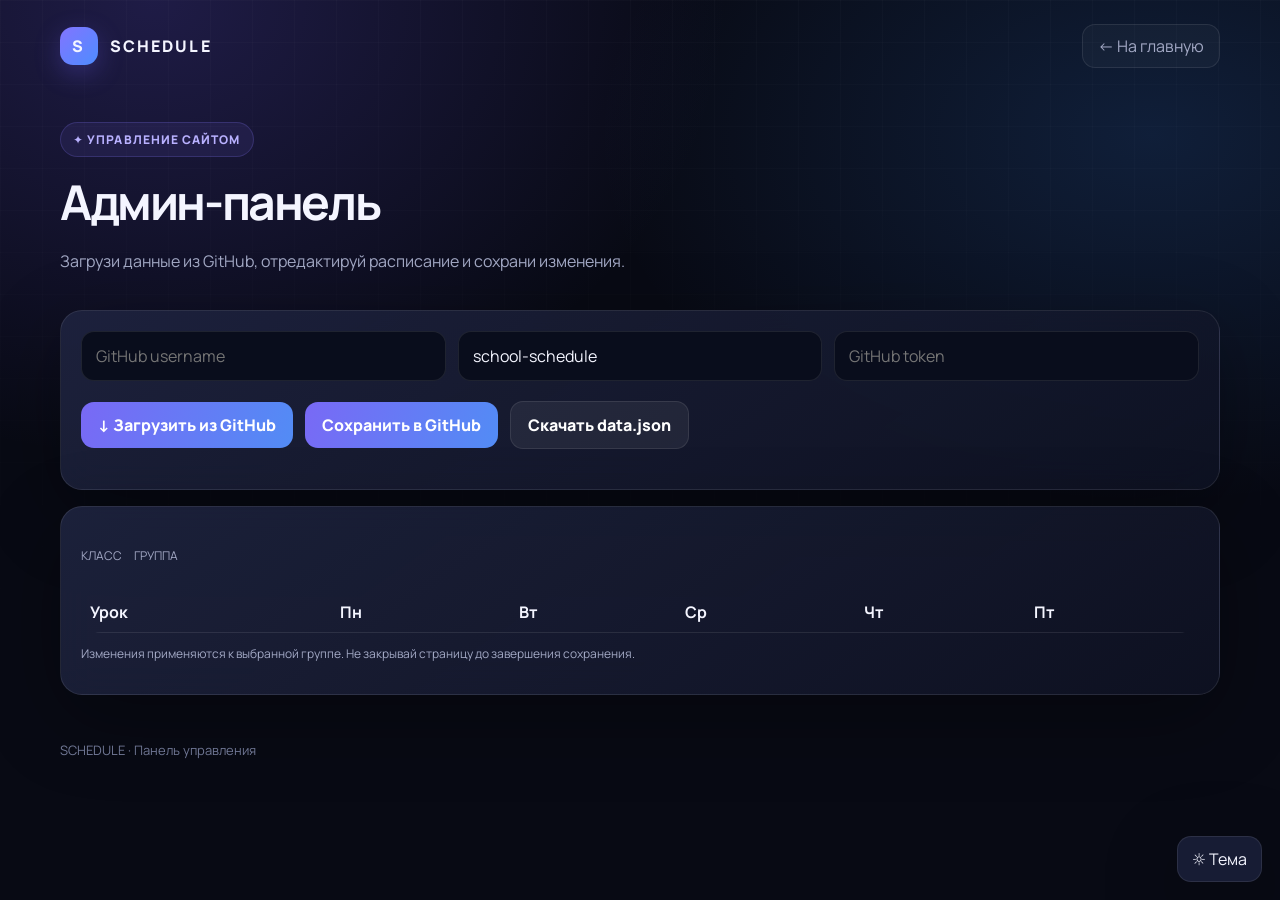
==== commit df347ab6: "Update admin.html" ====
--- a/admin.html
+++ b/admin.html
@@ -1,250 +1,3 @@
-<!DOCTYPE html>
-<html lang="ru">
-<head>
-<meta charset="UTF-8">
-<meta name="viewport" content="width=device-width, initial-scale=1.0">
-<title>Админ — Расписание</title>
-<link rel="stylesheet" href="style.css">
-<script>
-(function () {
-  try {
-    var theme = localStorage.getItem('schedule_theme') || 'light';
-    var root = document.documentElement;
-    if (theme === 'dark') root.classList.add('dark');
-    root.classList.add('theme-init');
-    window.addEventListener('load', function () {
-      setTimeout(function () { root.classList.remove('theme-init'); }, 50);
-    });
-  } catch (e) {}
-})();
-</script>
-</head>
-<body>
-<div class="wrap">
-
-  <header>
-    <div>
-      <h1>🔧 Админ-панель</h1>
-      <p>Выберите класс и группу, тыкайте в клетки и редактируйте.</p>
-    </div>
-    <button class="btn btn-save" onclick="save()">💾 Сохранить для всех</button>
-  </header>
-
-  <div class="admin-panel">
-    <input type="text" id="owner" placeholder="Владелец репо (логин)" style="flex:1;">
-    <input type="text" id="repo"  placeholder="Репозиторий" value="school-schedule" style="flex:1;">
-    <input type="password" id="token" placeholder="GitHub-токен" style="flex:1;">
-    <button class="btn btn-load" onclick="load()">📥 Загрузить</button>
-  </div>
-
-  <div id="msg" class="msg"></div>
-
-  <div class="controls">
-    <div class="control-row">
-      <span class="control-label">Класс:</span>
-      <div class="btn-group" id="class-btns"></div>
-    </div>
-    <div class="control-row">
-      <span class="control-label">Группа:</span>
-      <div class="btn-group" id="group-btns"></div>
-    </div>
-  </div>
-
-  <div class="table-container">
-    <table>
-      <thead>
-        <tr>
-          <th class="lesson-num">Урок</th>
-          <th class="day-header" data-day="0">Понедельник</th>
-          <th class="day-header" data-day="1">Вторник</th>
-          <th class="day-header" data-day="2">Среда</th>
-          <th class="day-header" data-day="3">Четверг</th>
-          <th class="day-header" data-day="4">Пятница</th>
-        </tr>
-      </thead>
-      <tbody id="tbody"></tbody>
-    </table>
-  </div>
-
-</div>
-
-<button class="theme-toggle" id="theme-toggle" type="button" aria-label="Переключить тему">
-  <span class="theme-icon">🌙</span>
-  <span class="theme-text">Ночная</span>
-</button>
-
-<script>
-const DAYS = 5;
-const LS_KEY = 'admin_creds_v3';
-const THEME_KEY = 'schedule_theme';
-let DATA = null;
-let CURRENT_CLASS = '10А';
-let CURRENT_GROUP = 'Группа 1';
-let sha = null;
-
-function applyTheme(theme) {
-  const btn = document.getElementById('theme-toggle');
-  const icon = btn.querySelector('.theme-icon');
-  const text = btn.querySelector('.theme-text');
-  const root = document.documentElement;
-  if (theme === 'dark') {
-    root.classList.add('dark');
-    icon.textContent = '☀️';
-    text.textContent = 'Дневная';
-  } else {
-    root.classList.remove('dark');
-    icon.textContent = '🌙';
-    text.textContent = 'Ночная';
-  }
-}
-
-function initTheme() {
-  const saved = localStorage.getItem(THEME_KEY) || 'light';
-  applyTheme(saved);
-  document.getElementById('theme-toggle').addEventListener('click', () => {
-    const isDark = document.documentElement.classList.contains('dark');
-    const next = isDark ? 'light' : 'dark';
-    localStorage.setItem(THEME_KEY, next);
-    applyTheme(next);
-  });
-}
-
-window.addEventListener('DOMContentLoaded', () => {
-  initTheme();
-  const c = JSON.parse(localStorage.getItem(LS_KEY) || '{}');
-  document.getElementById('owner').value = c.owner || '';
-  document.getElementById('repo').value  = c.repo  || 'school-schedule';
-  document.getElementById('token').value = c.token || '';
-});
-
-function creds() {
-  const owner = document.getElementById('owner').value.trim();
-  const repo  = document.getElementById('repo').value.trim();
-  const token = document.getElementById('token').value.trim();
-  if (!owner || !repo || !token) {
-    showMsg('Заполните все поля', 'err');
-    return null;
-  }
-  localStorage.setItem(LS_KEY, JSON.stringify({ owner, repo, token }));
-  return { owner, repo, token };
-}
-
-function apiUrl(c) {
-  return `https://api.github.com/repos/${c.owner}/${c.repo}/contents/data.json`;
-}
-
-function showMsg(text, type) {
-  const m = document.getElementById('msg');
-  m.textContent = text;
-  m.className = 'msg ' + type;
-  setTimeout(() => { m.className = 'msg'; }, 4000);
-}
-
-async function load() {
-  const c = creds();
-  if (!c) return;
-  try {
-    const res = await fetch(apiUrl(c) + '?t=' + Date.now(), {
-      headers: { 'Authorization': 'token ' + c.token, 'Accept': 'application/vnd.github+json' }
-    });
-    if (!res.ok) throw new Error('HTTP ' + res.status);
-    const json = await res.json();
-    DATA = JSON.parse(decodeURIComponent(escape(atob(json.content.replace(/\n/g, '')))));
-    sha = json.sha;
-    renderButtons();
-    renderTable();
-    showMsg('Загружено из GitHub.', 'ok');
-  } catch (e) {
-    showMsg('Ошибка: ' + e.message, 'err');
-  }
-}
-
-function renderButtons() {
-  if(!DATA) return;
-  const classBtns = document.getElementById('class-btns');
-  const groupBtns = document.getElementById('group-btns');
-  classBtns.innerHTML = '';
-  groupBtns.innerHTML = '';
-
-  Object.keys(DATA).forEach(cls => {
-    const btn = document.createElement('button');
-    btn.className = 'ctrl-btn' + (cls === CURRENT_CLASS ? ' active' : '');
-    btn.textContent = cls;
-    btn.onclick = () => {
-      CURRENT_CLASS = cls;
-      renderButtons();
-      renderTable();
-    };
-    classBtns.appendChild(btn);
-  });
-
-  Object.keys(DATA[CURRENT_CLASS]).forEach(grp => {
-    const btn = document.createElement('button');
-    btn.className = 'ctrl-btn' + (grp === CURRENT_GROUP ? ' active' : '');
-    btn.textContent = grp;
-    btn.onclick = () => {
-      CURRENT_GROUP = grp;
-      renderButtons();
-      renderTable();
-    };
-    groupBtns.appendChild(btn);
-  });
-}
-
-function renderTable() {
-  const tbody = document.getElementById('tbody');
-  tbody.innerHTML = '';
-  const grid = DATA[CURRENT_CLASS][CURRENT_GROUP].grid;
-
-  grid.forEach((row, r) => {
-    const tr = document.createElement('tr');
-    const th = document.createElement('td');
-    th.className = 'lesson-num';
-    th.textContent = (r + 1) + ' урок';
-    tr.appendChild(th);
-
-    for (let d = 0; d < DAYS; d++) {
-      const td = document.createElement('td');
-      td.className = 'cell';
-      td.contentEditable = 'true';
-      td.textContent = row[d] || '';
-      td.addEventListener('input', () => {
-        DATA[CURRENT_CLASS][CURRENT_GROUP].grid[r][d] = td.textContent.trim();
-      });
-      tr.appendChild(td);
-    }
-    tbody.appendChild(tr);
-  });
-}
-
-async function save() {
-  const c = creds();
-  if (!c || !DATA) return;
-
-  const body = {
-    message: 'Обновление расписания ' + new Date().toISOString(),
-    content: btoa(unescape(encodeURIComponent(JSON.stringify(DATA, null, 2)))),
-    sha: sha
-  };
-
-  try {
-    const res = await fetch(apiUrl(c), {
-      method: 'PUT',
-      headers: {
-        'Authorization': 'token ' + c.token,
-        'Accept': 'application/vnd.github+json',
-        'Content-Type': 'application/json'
-      },
-      body: JSON.stringify(body)
-    });
-    if (!res.ok) throw new Error('HTTP ' + res.status);
-    const json = await res.json();
-    sha = json.content.sha;
-    showMsg('Сохранено! Подождите 1-2 минуты.', 'ok');
-  } catch (e) {
-    showMsg('Ошибка сохранения: ' + e.message, 'err');
-  }
-}
-</script>
-</body>
-</html>
+<!doctype html><html lang="ru"><head><meta charset="utf-8"><meta name="viewport" content="width=device-width,initial-scale=1"><title>Админ-панель · SCHEDULE</title><link rel="stylesheet" href="style.css"><script>(()=>{try{if(localStorage.getItem('schedule_theme')==='light')document.documentElement.dataset.theme='light'}catch(e){}})()</script></head><body><main class="shell"><nav class="topbar"><a class="brand" href="index.html"><span class="brand-mark">S</span><span>SCHEDULE</span></a><a class="navlink" href="index.html">← На главную</a></nav><header class="page-head"><span class="eyebrow">✦ управление сайтом</span><h1>Админ-панель</h1><p class="muted">Загрузи данные из GitHub, отредактируй расписание и сохрани изменения.</p></header><section class="glass" style="padding:20px"><div class="admin-grid"><input class="field" id="owner" placeholder="GitHub username"><input class="field" id="repo" value="school-schedule" placeholder="Репозиторий"><input class="field" id="token" type="password" placeholder="GitHub token"></div><div class="toolbar"><button class="action" id="load">↓ Загрузить из GitHub</button><button class="action" id="save">Сохранить в GitHub</button><button class="action secondary" id="download">Скачать data.json</button></div><div class="message" id="message"></div></section><section class="glass" style="padding:20px;margin-top:16px"><div class="toolbar"><div><div class="muted" style="font-size:12px;margin-bottom:8px">КЛАСС</div><div class="pill-row" id="classes"></div></div><div><div class="muted" style="font-size:12px;margin-bottom:8px">ГРУППА</div><div class="pill-row" id="groups"></div></div></div><div class="schedule-wrap"><table class="admin-table"><thead><tr><th>Урок</th><th>Пн</th><th>Вт</th><th>Ср</th><th>Чт</th><th>Пт</th></tr></thead><tbody id="editor"></tbody></table></div><p class="muted" style="font-size:12px">Изменения применяются к выбранной группе. Не закрывай страницу до завершения сохранения.</p></section><footer class="footer">SCHEDULE · Панель управления</footer></main><button class="theme-toggle" id="theme-toggle">☼ Тема</button><script>
+let DATA=null,sha=null,cls='10Г',grp='Группа 2';const $=id=>document.getElementById(id);function msg(s,err=false){const m=$('message');m.textContent=s;m.className='message show'+(err?' error':'')}function creds(){const owner=$('owner').value.trim(),repo=$('repo').value.trim(),token=$('token').value.trim();if(!owner||!repo||!token){msg('Заполни логин, репозиторий и токен GitHub.',true);return null}sessionStorage.setItem('gh_owner',owner);sessionStorage.setItem('gh_repo',repo);return{owner,repo,token}}function url(c){return `https://api.github.com/repos/${encodeURIComponent(c.owner)}/${encodeURIComponent(c.repo)}/contents/data.json`}function decode(s){return decodeURIComponent(escape(atob(s.replace(/\n/g,''))))}function encode(s){return btoa(unescape(encodeURIComponent(s)))}async function load(){const c=creds();if(!c)return;try{const r=await fetch(url(c)+'?t='+Date.now(),{headers:{Authorization:'Bearer '+c.token,Accept:'application/vnd.github+json'}});if(!r.ok)throw Error('GitHub HTTP '+r.status);const j=await r.json();DATA=JSON.parse(decode(j.content));sha=j.sha;render();msg('Данные успешно загружены из GitHub.')}catch(e){msg('Не удалось загрузить: '+e.message,true)}}function render(){if(!DATA)return;if(!DATA[cls])cls=Object.keys(DATA)[0];if(!DATA[cls][grp])grp=Object.keys(DATA[cls])[0];$('classes').replaceChildren();$('groups').replaceChildren();Object.keys(DATA).forEach(c=>mkpill($('classes'),c,c===cls,()=>{cls=c;render()}));Object.keys(DATA[cls]).forEach(g=>mkpill($('groups'),g,g===grp,()=>{grp=g;render()}));const body=$('editor');body.replaceChildren();const grid=DATA[cls][grp].grid;for(let i=0;i<8;i++){const tr=document.createElement('tr'),th=document.createElement('th');th.textContent=(i+1)+' урок';tr.append(th);for(let d=0;d<5;d++){const td=document.createElement('td'),input=document.createElement('input');input.className='field';input.value=grid[i]?.[d]||'';input.setAttribute('aria-label',`${i+1} урок, день ${d+1}`);input.oninput=()=>{DATA[cls][grp].grid[i][d]=input.value.trim()};td.append(input);tr.append(td)}body.append(tr)}}function mkpill(parent,label,active,fn){const b=document.createElement('button');b.className='pill'+(active?' active':'');b.textContent=label;b.onclick=fn;parent.append(b)}async function save(){const c=creds();if(!c||!DATA)return;try{if(!sha){const check=await fetch(url(c),{headers:{Authorization:'Bearer '+c.token,Accept:'application/vnd.github+json'}});if(!check.ok)throw Error('Не удалось получить SHA файла: '+check.status);sha=(await check.json()).sha}const r=await fetch(url(c),{method:'PUT',headers:{Authorization:'Bearer '+c.token,Accept:'application/vnd.github+json','Content-Type':'application/json'},body:JSON.stringify({message:'Обновление школьного расписания',content:encode(JSON.stringify(DATA,null,2)),sha})});if(!r.ok)throw Error('GitHub HTTP '+r.status);const j=await r.json();sha=j.content.sha;msg('Сохранено в GitHub! Обычно Pages обновляется в течение нескольких минут.')}catch(e){msg('Ошибка сохранения: '+e.message,true)}}$('load').onclick=load;$('save').onclick=save;$('download').onclick=()=>{if(!DATA){msg('Сначала загрузи данные.',true);return}const a=document.createElement('a'),blob=new Blob([JSON.stringify(DATA,null,2)],{type:'application/json'});a.href=URL.createObjectURL(blob);a.download='data.json';a.click();URL.revokeObjectURL(a.href)};window.addEventListener('DOMContentLoaded',()=>{$('owner').value=sessionStorage.getItem('gh_owner')||'';$('repo').value=sessionStorage.getItem('gh_repo')||'school-schedule'});$('theme-toggle').onclick=()=>{const light=document.documentElement.dataset.theme!=='light';if(light){document.documentElement.dataset.theme='light';localStorage.setItem('schedule_theme','light')}else{delete document.documentElement.dataset.theme;localStorage.setItem('schedule_theme','dark')}};
+</script></body></html>
--- a/style.css
+++ b/style.css
@@ -1,502 +1,4 @@
-@import url('https://fonts.googleapis.com/css2?family=Inter:wght@400;500;600;700;800&display=swap');
-
-html { background-color: #FFFFFF; }
-html.dark { background-color: #1C1C1E; }
-
-html.theme-init * {
-  transition: none !important;
-}
-
-* { 
-  box-sizing: border-box; 
-  margin: 0; 
-  padding: 0; 
-}
-
-body {
-  font-family: -apple-system, BlinkMacSystemFont, "Inter", "Segoe UI", Roboto, sans-serif;
-  background-color: #FFFFFF;
-  background-image: 
-    radial-gradient(circle at 8% 12%, rgba(99, 102, 241, 0.16) 0%, transparent 42%),
-    radial-gradient(circle at 92% 88%, rgba(167, 139, 250, 0.18) 0%, transparent 42%),
-    radial-gradient(circle at 50% 50%, rgba(56, 189, 248, 0.10) 0%, transparent 55%),
-    radial-gradient(circle at 20% 90%, rgba(244, 114, 182, 0.10) 0%, transparent 45%),
-    linear-gradient(135deg, #FFFFFF 0%, #F8F9FF 45%, #FDF7FF 100%);
-  background-attachment: fixed;
-  color: #1D1D1F;
-  min-height: 100vh;
-  padding: 32px 16px;
-  -webkit-font-smoothing: antialiased;
-  transition: background-color 0.35s ease, color 0.35s ease;
-}
-
-html.dark body {
-  background-color: #1C1C1E;
-  background-image: 
-    radial-gradient(circle at 10% 20%, rgba(79, 70, 229, 0.18) 0%, transparent 45%),
-    radial-gradient(circle at 90% 80%, rgba(124, 58, 237, 0.18) 0%, transparent 45%),
-    radial-gradient(circle at 50% 50%, rgba(30, 41, 59, 0.4) 0%, transparent 70%);
-  color: #F5F5F7;
-}
-
-.wrap { max-width: 1000px; margin: 0 auto; }
-
-header, .controls, .table-container, .admin-panel, .classes-panel {
-  background: rgba(255, 255, 255, 0.7);
-  backdrop-filter: blur(24px) saturate(180%);
-  -webkit-backdrop-filter: blur(24px) saturate(180%);
-  border: 1px solid rgba(255, 255, 255, 0.9);
-  border-radius: 28px;
-  box-shadow: 
-    0 10px 40px -10px rgba(99, 102, 241, 0.12),
-    0 2px 10px -4px rgba(167, 139, 250, 0.10),
-    inset 0 1px 0 rgba(255, 255, 255, 1);
-  transition: background 0.35s ease, border-color 0.35s ease, box-shadow 0.35s ease;
-}
-
-html.dark header, 
-html.dark .controls, 
-html.dark .table-container, 
-html.dark .admin-panel,
-html.dark .classes-panel {
-  background: rgba(44, 44, 46, 0.65);
-  border: 1px solid rgba(255, 255, 255, 0.08);
-  box-shadow: 
-    0 10px 40px -10px rgba(0, 0, 0, 0.6),
-    inset 0 1px 0 rgba(255, 255, 255, 0.06);
-}
-
-header {
-  padding: 24px 32px;
-  margin-bottom: 24px;
-  display: flex;
-  flex-wrap: wrap;
-  justify-content: space-between;
-  align-items: center;
-  gap: 16px;
-}
-
-header h1 { font-size: 26px; font-weight: 800; letter-spacing: -0.8px; color: #1D1D1F; }
-html.dark header h1 { color: #FFFFFF; }
-
-header p { font-size: 14px; color: #6E6E73; margin-top: 6px; font-weight: 500; }
-html.dark header p { color: #98989D; }
-
-.controls {
-  padding: 24px 32px;
-  margin-bottom: 24px;
-  display: flex;
-  flex-direction: column;
-  gap: 20px;
-}
-
-.control-row { display: flex; align-items: center; gap: 16px; flex-wrap: wrap; }
-
-.control-label {
-  font-weight: 600;
-  color: #86868B;
-  min-width: 70px;
-  font-size: 13px;
-  text-transform: uppercase;
-  letter-spacing: 0.5px;
-}
-
-html.dark .control-label { color: #98989D; }
-
-.btn-group { 
-  display: flex; 
-  gap: 4px; 
-  flex-wrap: wrap; 
-  background: rgba(99, 102, 241, 0.08);
-  padding: 5px;
-  border-radius: 16px;
-  transition: background 0.35s ease;
-}
-
-html.dark .btn-group { background: rgba(0, 0, 0, 0.3); }
-
-.ctrl-btn {
-  padding: 10px 22px;
-  background: transparent;
-  border: none;
-  border-radius: 12px;
-  cursor: pointer;
-  font-weight: 600;
-  font-size: 14px;
-  color: #1D1D1F;
-  transition: all 0.3s cubic-bezier(0.25, 1, 0.5, 1);
-  font-family: inherit;
-}
-
-html.dark .ctrl-btn { color: #D1D1D6; }
-
-.ctrl-btn:hover { background: rgba(99, 102, 241, 0.1); }
-html.dark .ctrl-btn:hover { background: rgba(255, 255, 255, 0.06); }
-
-.ctrl-btn.active {
-  background: #FFFFFF;
-  color: #4338CA;
-  box-shadow: 0 3px 8px rgba(99, 102, 241, 0.15), 0 0 0 1px rgba(99, 102, 241, 0.12);
-}
-
-html.dark .ctrl-btn.active {
-  background: #3A3A3C;
-  color: #FFFFFF;
-  box-shadow: 0 3px 8px rgba(0, 0, 0, 0.4), 0 0 0 1px rgba(255, 255, 255, 0.08);
-}
-
-.table-container { padding: 20px; overflow-x: auto; }
-
-table { width: 100%; border-collapse: separate; border-spacing: 8px; min-width: 600px; }
-
-th, td {
-  border: none;
-  padding: 16px 12px;
-  text-align: center;
-  font-size: 14px;
-  border-radius: 16px;
-  font-weight: 500;
-}
-
-th.day-header {
-  background: linear-gradient(135deg, #6366F1 0%, #8B5CF6 50%, #A78BFA 100%);
-  color: #FFFFFF;
-  font-weight: 600;
-  font-size: 14px;
-  padding: 16px 10px;
-  letter-spacing: 0.3px;
-  box-shadow: 0 4px 14px -4px rgba(99, 102, 241, 0.5);
-  transition: background 0.35s ease, box-shadow 0.35s ease;
-}
-
-html.dark th.day-header {
-  background: linear-gradient(180deg, #4F46E5 0%, #4338CA 100%);
-  box-shadow: 0 2px 8px rgba(67, 56, 202, 0.4);
-}
-
-th.lesson-num {
-  background: rgba(99, 102, 241, 0.07);
-  color: #6E6E73;
-  font-weight: 700;
-  width: 90px;
-  font-size: 13px;
-  transition: background 0.35s ease, color 0.35s ease;
-}
-
-html.dark th.lesson-num {
-  background: rgba(255, 255, 255, 0.04);
-  color: #98989D;
-}
-
-td {
-  background: rgba(255, 255, 255, 0.92);
-  height: 60px;
-  color: #1D1D1F;
-  box-shadow: 0 2px 8px rgba(99, 102, 241, 0.06), inset 0 0 0 1px rgba(255, 255, 255, 0.6);
-  transition: all 0.2s ease;
-}
-
-html.dark td {
-  background: #2C2C2E;
-  color: #F5F5F7;
-  box-shadow: 0 2px 8px rgba(0, 0, 0, 0.25);
-}
-
-td:hover { 
-  background: #FFFFFF;
-  transform: translateY(-2px);
-  box-shadow: 0 8px 20px -6px rgba(99, 102, 241, 0.25), inset 0 0 0 1px rgba(139, 92, 246, 0.2);
-}
-
-html.dark td:hover { 
-  background: #3A3A3C;
-  box-shadow: 0 6px 16px rgba(0, 0, 0, 0.4);
-}
-
-td:empty::before { content: "—"; color: #C7C7CC; }
-html.dark td:empty::before { color: #555558; }
-
-td.cell[contenteditable="true"] { cursor: text; outline: none; }
-
-td.cell[contenteditable="true"]:focus {
-  background: #FFFFFF;
-  box-shadow: 0 0 0 3px #8B5CF6, 0 6px 16px rgba(139, 92, 246, 0.25);
-  transform: translateY(-2px);
-}
-
-html.dark td.cell[contenteditable="true"]:focus {
-  background: #3A3A3C;
-  box-shadow: 0 0 0 3px #6366F1, 0 6px 16px rgba(99, 102, 241, 0.4);
-}
-
-.admin-panel {
-  padding: 20px;
-  margin-bottom: 24px;
-  display: flex;
-  gap: 12px;
-  flex-wrap: wrap;
-  align-items: center;
-}
-
-.admin-panel input {
-  padding: 14px 18px;
-  border: 1px solid rgba(99, 102, 241, 0.15);
-  border-radius: 14px;
-  font-size: 14px;
-  font-family: inherit;
-  font-weight: 500;
-  outline: none;
-  background: #FFFFFF;
-  color: #1D1D1F;
-  transition: all 0.2s;
-}
-
-html.dark .admin-panel input {
-  border: 1px solid rgba(255, 255, 255, 0.1);
-  background: #1C1C1E;
-  color: #F5F5F7;
-}
-
-.admin-panel input::placeholder { color: #86868B; }
-html.dark .admin-panel input::placeholder { color: #6E6E73; }
-
-.admin-panel input:focus { 
-  border-color: #8B5CF6; 
-  box-shadow: 0 0 0 4px rgba(139, 92, 246, 0.18);
-}
-
-html.dark .admin-panel input:focus { 
-  border-color: #6366F1;
-  box-shadow: 0 0 0 4px rgba(99, 102, 241, 0.25);
-  background: #2C2C2E;
-}
-
-.btn {
-  padding: 14px 28px;
-  border: none;
-  border-radius: 14px;
-  cursor: pointer;
-  font-weight: 600;
-  font-size: 14px;
-  color: #FFFFFF;
-  transition: all 0.2s cubic-bezier(0.25, 1, 0.5, 1);
-  font-family: inherit;
-}
-
-.btn:hover { opacity: 0.9; transform: scale(0.97); }
-
-.btn-save { background: linear-gradient(135deg, #34D399 0%, #10B981 100%); }
-.btn-load { background: linear-gradient(135deg, #60A5FA 0%, #3B82F6 100%); }
-.btn-add { background: linear-gradient(135deg, #FBBF24 0%, #F59E0B 100%); }
-
-html.dark .btn-save { background: #30A14E; }
-html.dark .btn-load { background: #0A84FF; }
-html.dark .btn-add { background: #D97706; }
-
-.msg { 
-  padding: 16px; 
-  border-radius: 14px; 
-  margin-bottom: 20px; 
-  display: none; 
-  font-weight: 600; 
-  font-size: 14px; 
-  text-align: center; 
-  backdrop-filter: blur(10px);
-}
-
-.msg.ok { background: rgba(52, 199, 89, 0.12); color: #15803D; display: block; border: 1px solid rgba(52, 199, 89, 0.3); }
-.msg.err { background: rgba(255, 59, 48, 0.12); color: #C42323; display: block; border: 1px solid rgba(255, 59, 48, 0.3); }
-
-html.dark .msg.ok { background: rgba(48, 161, 78, 0.2); color: #6EE7A0; border: 1px solid rgba(48, 161, 78, 0.4); }
-html.dark .msg.err { background: rgba(255, 69, 58, 0.2); color: #FF8A80; border: 1px solid rgba(255, 69, 58, 0.4); }
-
-.classes-panel { padding: 32px; }
-
-.classes-title { font-size: 18px; font-weight: 700; color: #1D1D1F; margin-bottom: 6px; letter-spacing: -0.3px; }
-html.dark .classes-title { color: #FFFFFF; }
-
-.classes-subtitle { font-size: 14px; color: #6E6E73; margin-bottom: 24px; font-weight: 500; }
-html.dark .classes-subtitle { color: #98989D; }
-
-.classes-grid { display: grid; grid-template-columns: repeat(auto-fill, minmax(160px, 1fr)); gap: 16px; }
-
-.class-card {
-  position: relative;
-  display: flex;
-  flex-direction: column;
-  align-items: center;
-  justify-content: center;
-  gap: 8px;
-  padding: 28px 16px;
-  border-radius: 22px;
-  border: 1px solid rgba(99, 102, 241, 0.15);
-  background: linear-gradient(135deg, rgba(255,255,255,0.95) 0%, rgba(248, 249, 255, 0.95) 100%);
-  color: #1D1D1F;
-  font-family: inherit;
-  font-weight: 700;
-  cursor: pointer;
-  box-shadow: 0 6px 20px -8px rgba(99, 102, 241, 0.2), inset 0 1px 0 rgba(255, 255, 255, 1);
-  transition: all 0.25s cubic-bezier(0.25, 1, 0.5, 1);
-  text-align: center;
-}
-
-.class-card .class-num {
-  font-size: 32px;
-  font-weight: 800;
-  letter-spacing: -1px;
-  background: linear-gradient(135deg, #6366F1 0%, #8B5CF6 60%, #A78BFA 100%);
-  -webkit-background-clip: text;
-  background-clip: text;
-  color: transparent;
-}
-
-.class-card .class-label {
-  font-size: 13px;
-  font-weight: 600;
-  color: #6E6E73;
-  text-transform: uppercase;
-  letter-spacing: 0.6px;
-}
-
-.class-card.available:hover {
-  transform: translateY(-4px);
-  border-color: rgba(139, 92, 246, 0.4);
-  box-shadow: 0 16px 32px -12px rgba(139, 92, 246, 0.4), inset 0 1px 0 rgba(255, 255, 255, 1);
-}
-
-.class-card.available:active { transform: translateY(-1px) scale(0.98); }
-
-.class-card.disabled {
-  cursor: not-allowed;
-  opacity: 0.55;
-  background: rgba(255, 255, 255, 0.5);
-  border-color: rgba(0, 0, 0, 0.06);
-  box-shadow: none;
-}
-
-.class-card.disabled .class-num {
-  background: none;
-  -webkit-background-clip: initial;
-  background-clip: initial;
-  color: #A1A1A6;
-}
-
-.class-card-soon {
-  position: absolute;
-  top: 10px;
-  right: 10px;
-  font-size: 11px;
-  font-weight: 700;
-  padding: 4px 10px;
-  border-radius: 999px;
-  background: rgba(99, 102, 241, 0.12);
-  color: #4338CA;
-  letter-spacing: 0.3px;
-}
-
-html.dark .class-card {
-  background: linear-gradient(135deg, rgba(58, 58, 60, 0.9) 0%, rgba(44, 44, 46, 0.9) 100%);
-  border: 1px solid rgba(255, 255, 255, 0.08);
-  color: #F5F5F7;
-  box-shadow: 0 6px 20px -8px rgba(0, 0, 0, 0.6), inset 0 1px 0 rgba(255, 255, 255, 0.06);
-}
-
-html.dark .class-card .class-label { color: #98989D; }
-
-html.dark .class-card.available:hover {
-  border-color: rgba(139, 92, 246, 0.5);
-  box-shadow: 0 16px 32px -12px rgba(99, 102, 241, 0.6), inset 0 1px 0 rgba(255, 255, 255, 0.08);
-}
-
-html.dark .class-card.disabled { background: rgba(44, 44, 46, 0.4); border-color: rgba(255, 255, 255, 0.04); }
-html.dark .class-card.disabled .class-num { color: #555558; }
-html.dark .class-card-soon { background: rgba(99, 102, 241, 0.2); color: #A5B4FC; }
-
-.back-link {
-  display: inline-flex;
-  align-items: center;
-  gap: 6px;
-  color: #4338CA;
-  text-decoration: none;
-  font-weight: 600;
-  font-size: 14px;
-  padding: 8px 14px;
-  border-radius: 12px;
-  background: rgba(99, 102, 241, 0.1);
-  transition: all 0.2s;
-}
-
-.back-link:hover { background: rgba(99, 102, 241, 0.18); transform: translateX(-2px); }
-
-html.dark .back-link { color: #A5B4FC; background: rgba(99, 102, 241, 0.15); }
-html.dark .back-link:hover { background: rgba(99, 102, 241, 0.25); }
-
-.empty-hint {
-  margin-top: 20px;
-  padding: 16px 20px;
-  border-radius: 18px;
-  background: rgba(99, 102, 241, 0.08);
-  border: 1px dashed rgba(99, 102, 241, 0.35);
-  color: #4338CA;
-  font-size: 14px;
-  font-weight: 600;
-  text-align: center;
-}
-
-html.dark .empty-hint {
-  background: rgba(99, 102, 241, 0.12);
-  border-color: rgba(139, 92, 246, 0.45);
-  color: #A5B4FC;
-}
-
-.theme-toggle {
-  position: fixed;
-  bottom: 24px;
-  right: 24px;
-  z-index: 1000;
-  display: flex;
-  align-items: center;
-  gap: 8px;
-  padding: 14px 20px;
-  border-radius: 999px;
-  border: 1px solid rgba(99, 102, 241, 0.18);
-  background: rgba(255, 255, 255, 0.85);
-  backdrop-filter: blur(20px) saturate(180%);
-  -webkit-backdrop-filter: blur(20px) saturate(180%);
-  box-shadow: 0 8px 24px rgba(99, 102, 241, 0.18);
-  color: #4338CA;
-  font-family: inherit;
-  font-weight: 700;
-  font-size: 14px;
-  cursor: pointer;
-  transition: all 0.25s cubic-bezier(0.25, 1, 0.5, 1);
-}
-
-.theme-toggle:hover { transform: translateY(-2px) scale(1.03); box-shadow: 0 12px 32px rgba(99, 102, 241, 0.28); }
-.theme-toggle:active { transform: scale(0.97); }
-.theme-toggle .theme-icon { font-size: 18px; line-height: 1; }
-
-html.dark .theme-toggle {
-  border: 1px solid rgba(255, 255, 255, 0.12);
-  background: rgba(44, 44, 46, 0.85);
-  color: #F5F5F7;
-  box-shadow: 0 8px 24px rgba(0, 0, 0, 0.5);
-}
-
-html.dark .theme-toggle:hover { box-shadow: 0 12px 32px rgba(0, 0, 0, 0.65); }
-
-@media (max-width: 700px) {
-  body { padding: 16px 12px; }
-  header, .controls, .table-container, .admin-panel, .classes-panel { border-radius: 20px; }
-  header { padding: 20px; }
-  .controls { padding: 20px; }
-  .classes-panel { padding: 20px; }
-  .classes-grid { grid-template-columns: repeat(auto-fill, minmax(130px, 1fr)); gap: 12px; }
-  .class-card { padding: 20px 12px; border-radius: 18px; }
-  .class-card .class-num { font-size: 26px; }
-  th, td { font-size: 12px; padding: 10px 6px; height: 50px; border-radius: 12px; }
-  th.lesson-num { width: 60px; font-size: 11px; }
-  .ctrl-btn { padding: 8px 14px; font-size: 13px; }
-  .admin-panel input { width: 100%; }
-  .theme-toggle { bottom: 16px; right: 16px; padding: 12px 16px; font-size: 13px; }
-}
+@import url('https://fonts.googleapis.com/css2?family=Manrope:wght@400;500;600;700;800&display=swap');
+:root{color-scheme:dark;--bg:#080a14;--panel:rgba(20,24,43,.78);--panel2:rgba(29,34,59,.76);--text:#f4f5ff;--muted:#a3a9c5;--line:rgba(255,255,255,.09);--accent:#8b7cff;--accent2:#5e8cff;--good:#50d6ad;--shadow:0 24px 80px rgba(0,0,0,.32)}
+*{box-sizing:border-box}html{scroll-behavior:smooth}body{margin:0;min-height:100vh;font-family:Manrope,system-ui,sans-serif;color:var(--text);background:radial-gradient(ellipse at 12% 0%,rgba(99,80,220,.25),transparent 36%),radial-gradient(ellipse at 90% 15%,rgba(51,125,226,.18),transparent 34%),var(--bg)}body:before{content:"";position:fixed;inset:0;pointer-events:none;background-image:linear-gradient(rgba(255,255,255,.018) 1px,transparent 1px),linear-gradient(90deg,rgba(255,255,255,.018) 1px,transparent 1px);background-size:42px 42px;mask-image:linear-gradient(to bottom,black,transparent 80%)}a{color:inherit;text-decoration:none}button,input{font:inherit}.shell{width:min(1160px,calc(100% - 36px));margin:auto;position:relative}.topbar{display:flex;align-items:center;justify-content:space-between;padding:24px 0}.brand{display:flex;align-items:center;gap:12px;font-weight:800;letter-spacing:.13em}.brand-mark{display:grid;place-items:center;width:38px;height:38px;border-radius:13px;background:linear-gradient(135deg,#8274ff,#4e8dff);box-shadow:0 8px 26px #6458dd55}.navlink,.ghost-btn{color:var(--muted);border:1px solid var(--line);border-radius:13px;padding:10px 15px;background:#ffffff08}.hero{padding:54px 0 42px;display:grid;grid-template-columns:1.15fr .85fr;align-items:center;gap:36px}.eyebrow{display:inline-flex;gap:8px;align-items:center;color:#b9b1ff;background:#8878ff18;border:1px solid #8878ff35;padding:8px 12px;border-radius:999px;font-size:12px;font-weight:800;letter-spacing:.09em;text-transform:uppercase}.hero h1{font-size:clamp(42px,6vw,72px);line-height:1.02;letter-spacing:-.06em;margin:22px 0 18px}.gradient{background:linear-gradient(100deg,#a99dff,#7cb9ff);-webkit-background-clip:text;background-clip:text;color:transparent}.lead{color:var(--muted);font-size:17px;line-height:1.7;max-width:560px}.primary{display:inline-flex;align-items:center;gap:10px;margin-top:18px;padding:14px 20px;border-radius:15px;background:linear-gradient(110deg,#7969f5,#528cf5);font-weight:800;box-shadow:0 12px 32px #655ce755}.hero-art{min-height:280px;position:relative;display:grid;place-items:center}.orb{width:min(290px,70vw);aspect-ratio:1;border-radius:50%;background:radial-gradient(circle at 35% 30%,#b5aaff,#7568ed 35%,#344b9a 70%,#1a2450);box-shadow:0 0 90px #6f65ff55,inset -20px -25px 55px #080a14aa;position:relative}.orb:after{content:"";position:absolute;inset:15%;border:1px solid #ffffff50;border-radius:50%;transform:rotate(-30deg) scaleX(1.45)}.float-card{position:absolute;background:rgba(26,31,57,.88);border:1px solid var(--line);padding:15px 18px;border-radius:17px;box-shadow:var(--shadow);backdrop-filter:blur(16px)}.float-card strong{display:block;font-size:20px}.float-card small{color:var(--muted)}.fc1{top:12%;left:0}.fc2{right:0;bottom:13%}.section-head{display:flex;justify-content:space-between;align-items:end;gap:20px;margin:26px 0 20px}.section-head h2{font-size:27px;letter-spacing:-.04em;margin:0}.section-head p{margin:7px 0 0;color:var(--muted)}.class-grid{display:grid;grid-template-columns:repeat(4,1fr);gap:16px}.class-card,.glass{background:linear-gradient(145deg,rgba(31,36,64,.88),rgba(15,19,36,.82));border:1px solid var(--line);border-radius:22px;box-shadow:var(--shadow);backdrop-filter:blur(18px)}.class-card{padding:22px;transition:.22s transform,.22s border-color}.class-card:hover{transform:translateY(-5px);border-color:#9c91ff88}.class-num{font-size:38px;font-weight:800;letter-spacing:-.06em}.class-card p{color:var(--muted);margin:7px 0 18px}.card-link{color:#b9b1ff;font-weight:800}.footer{padding:46px 0 28px;color:#777f9e;font-size:13px}.page-head{padding:30px 0 22px}.page-head h1{font-size:clamp(32px,5vw,48px);letter-spacing:-.05em;margin:12px 0 8px}.muted{color:var(--muted)}.toolbar{display:flex;flex-wrap:wrap;gap:12px;align-items:center;margin:20px 0}.pill-row{display:flex;gap:8px;flex-wrap:wrap}.pill{border:1px solid var(--line);color:var(--muted);background:#ffffff08;padding:10px 15px;border-radius:12px;cursor:pointer}.pill.active{background:linear-gradient(110deg,#7869ed,#4f83e7);color:white;border-color:transparent;box-shadow:0 7px 22px #625ce644}.schedule-wrap{overflow:auto;border-radius:22px}.schedule{width:100%;border-collapse:separate;border-spacing:0;min-width:780px}.schedule th,.schedule td{padding:16px 14px;text-align:left;border-bottom:1px solid var(--line);border-right:1px solid var(--line);vertical-align:top}.schedule th{color:#b9b1ff;font-size:12px;text-transform:uppercase;letter-spacing:.08em;background:#ffffff08}.schedule td{color:#e8eaff;line-height:1.45}.schedule tr:last-child td{border-bottom:0}.schedule td:first-child,.schedule th:first-child{color:var(--muted);width:90px}.lesson{font-weight:700}.lesson small{display:block;color:var(--muted);font-weight:500;margin-top:5px}.empty{color:#68718f!important}.mobile-days{display:none}.day-card{padding:18px;margin:12px 0}.day-card h3{margin:0 0 12px}.lesson-row{display:grid;grid-template-columns:76px 1fr;gap:12px;padding:11px 0;border-bottom:1px solid var(--line)}.lesson-row:last-child{border:0}.lesson-time{font-size:12px;color:#a8a0ff;font-weight:800}.lesson-name{font-weight:700}.lesson-name.empty{font-weight:500}.status{display:inline-flex;align-items:center;gap:7px;color:var(--good);font-size:12px}.status:before{content:"";width:7px;height:7px;border-radius:50%;background:currentColor;box-shadow:0 0 12px currentColor}.admin-grid{display:grid;grid-template-columns:repeat(3,1fr);gap:12px}.field{width:100%;padding:13px 14px;border:1px solid var(--line);border-radius:13px;background:#090d1c;color:var(--text);outline:none}.field:focus{border-color:#8c80ff}.admin-table{width:100%;border-collapse:collapse;min-width:760px}.admin-table th,.admin-table td{padding:9px;border-bottom:1px solid var(--line);text-align:left}.admin-table input{min-width:120px}.action{border:0;border-radius:13px;padding:12px 17px;color:white;background:linear-gradient(110deg,#7969f5,#528cf5);font-weight:800;cursor:pointer}.action.secondary{background:#ffffff10;border:1px solid var(--line)}.message{padding:12px 15px;border-radius:12px;margin:12px 0;display:none}.message.show{display:block;background:#50d6ad18;border:1px solid #50d6ad55;color:#8ce9cb}.message.error{background:#ff657418;border-color:#ff657455;color:#ff9eaa}.theme-toggle{position:fixed;right:18px;bottom:18px;border:1px solid var(--line);background:#171c34;color:var(--text);padding:11px 14px;border-radius:14px;cursor:pointer;box-shadow:var(--shadow)}@media(max-width:850px){.hero{grid-template-columns:1fr;padding-top:34px}.hero-art{min-height:220px}.class-grid{grid-template-columns:repeat(2,1fr)}.admin-grid{grid-template-columns:1fr}.schedule-wrap{display:none}.mobile-days{display:block}}@media(max-width:520px){.shell{width:min(100% - 24px,1160px)}.topbar{padding:16px 0}.hero h1{font-size:43px}.lead{font-size:15px}.class-grid{gap:10px}.class-card{padding:17px}.class-num{font-size:32px}.section-head{align-items:start;flex-direction:column}.float-card{padding:11px 13px}.theme-toggle{right:12px;bottom:12px}}
+html[data-theme="light"]{color-scheme:light;--bg:#f4f5ff;--panel:rgba(255,255,255,.82);--panel2:rgba(255,255,255,.9);--text:#171a2c;--muted:#69708a;--line:rgba(30,35,70,.12);--shadow:0 20px 60px rgba(48,55,110,.12)}html[data-theme="light"] body{background:radial-gradient(ellipse at 12% 0%,rgba(130,115,255,.18),transparent 36%),radial-gradient(ellipse at 90% 15%,rgba(75,150,240,.15),transparent 34%),var(--bg)}html[data-theme="light"] .class-card,html[data-theme="light"] .glass{background:linear-gradient(145deg,rgba(255,255,255,.94),rgba(245,246,255,.9))}html[data-theme="light"] .schedule td{color:#252943}html[data-theme="light"] .schedule th{background:#edf0ff}html[data-theme="light"] .field{background:#fff;color:#171a2c}html[data-theme="light"] .float-card{background:rgba(255,255,255,.92);color:#171a2c}html[data-theme="light"] .theme-toggle{background:#fff;color:#171a2c}
